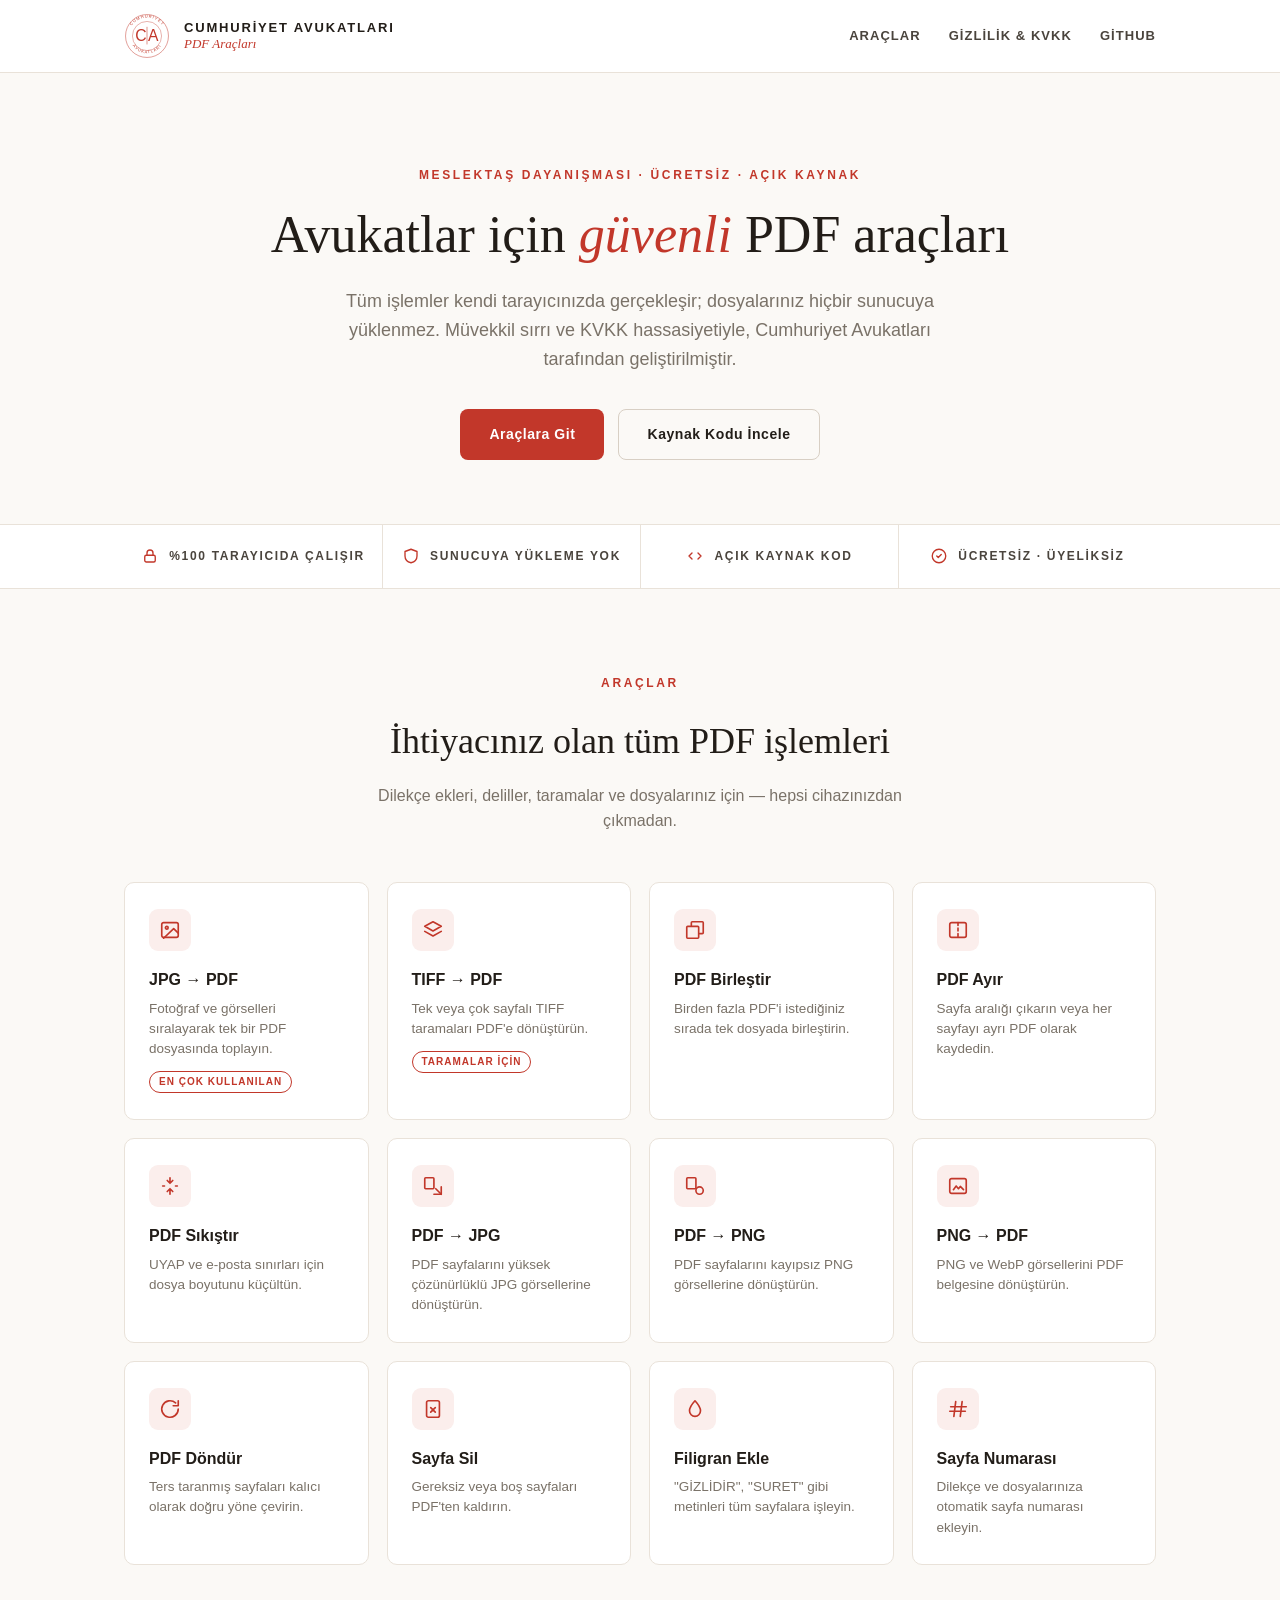
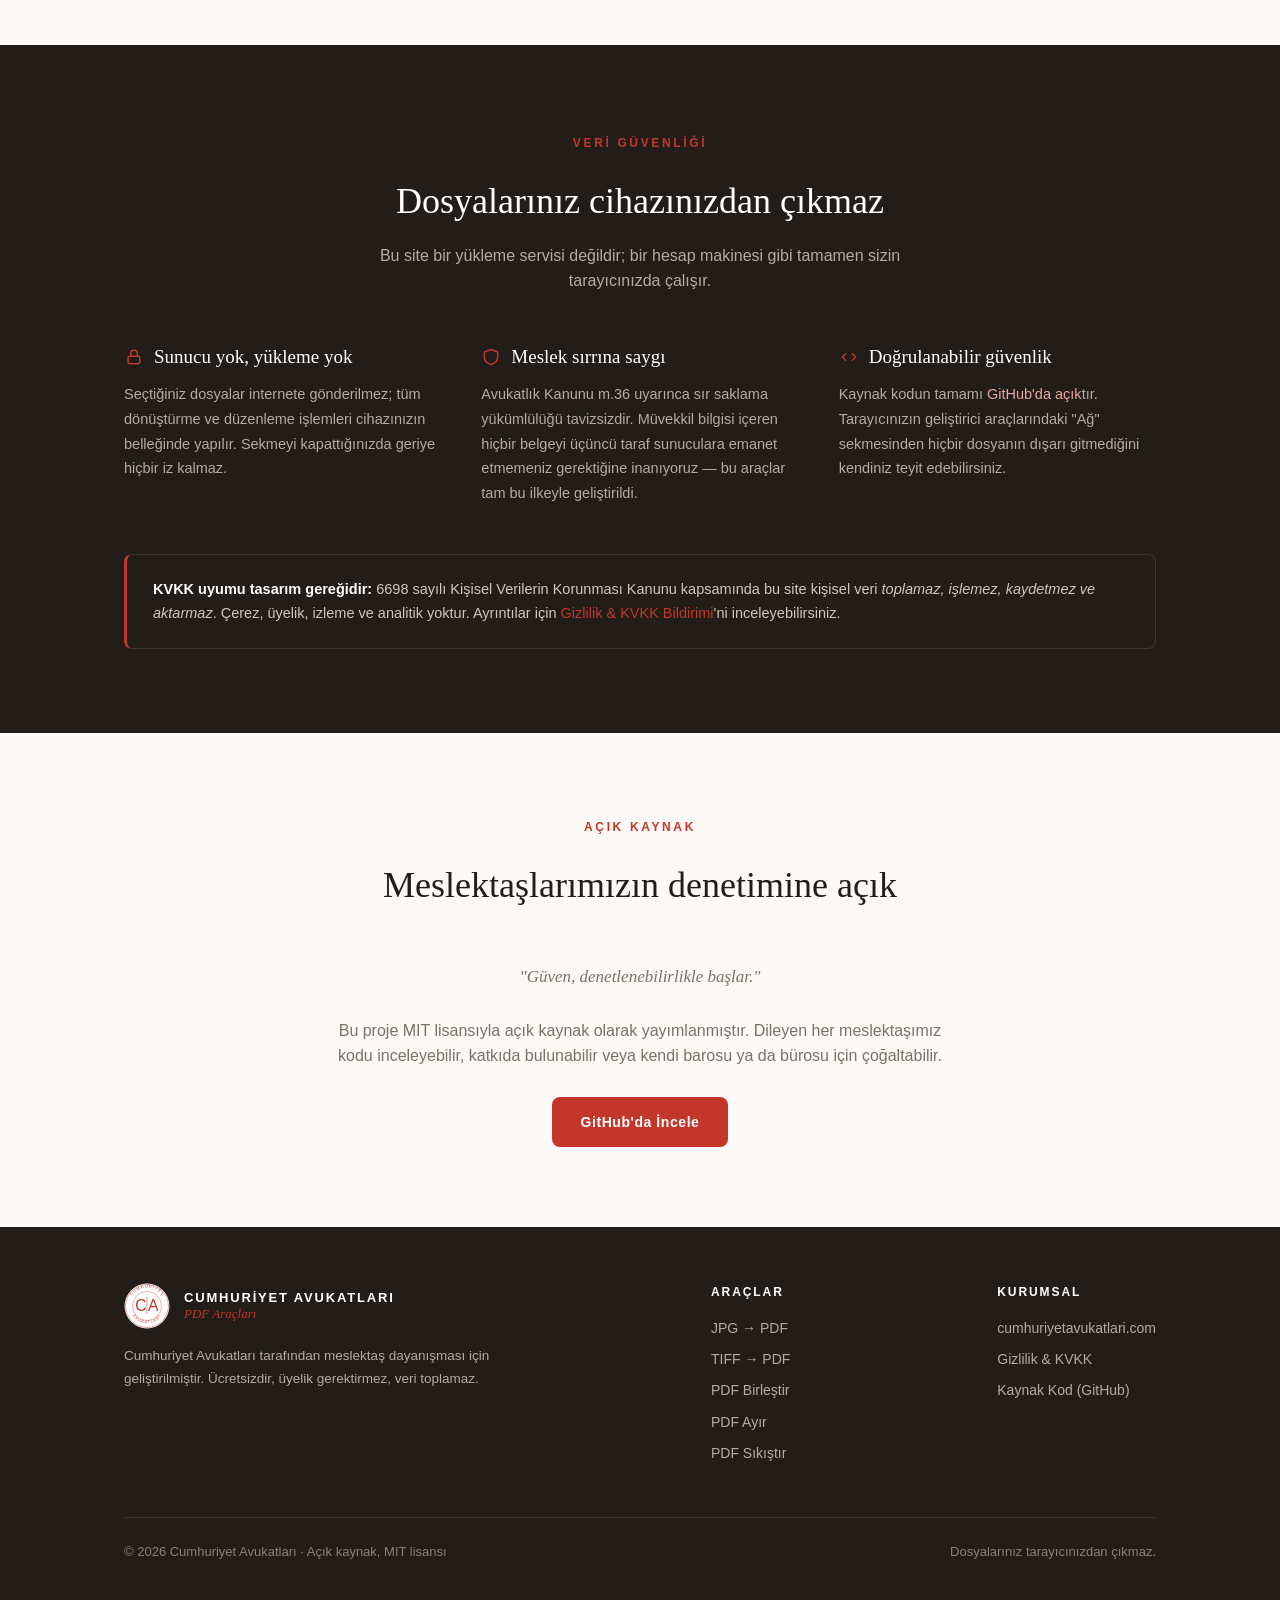
==== index.html @ 19252220 "Cumhuriyet Avukatları PDF Araçları: tarayıcıda çalışan açık kaynak PDF araç seti Avukatlar için %100" ====
<!DOCTYPE html>
<html lang="tr">
<head>
<meta charset="UTF-8">
<meta name="viewport" content="width=device-width, initial-scale=1.0">
<title>PDF Araçları — Cumhuriyet Avukatları</title>
<meta name="description" content="Avukatlar için %100 tarayıcıda çalışan ücretsiz ve açık kaynak PDF araçları. Dosyalarınız hiçbir sunucuya yüklenmez. JPG'den PDF'e, TIFF'ten PDF'e, PDF birleştirme, ayırma, sıkıştırma ve daha fazlası.">
<link rel="icon" type="image/svg+xml" href="assets/favicon.svg">
<link rel="stylesheet" href="assets/css/style.css">
</head>
<body>

<header class="site-header">
  <div class="container header-inner">
    <a class="brand" href="index.html">
      <img src="assets/logo.svg" alt="Cumhuriyet Avukatları logosu" class="brand-logo">
      <span class="brand-text"><strong>CUMHUR&#304;YET AVUKATLARI</strong><small>PDF Araçları</small></span>
    </a>
    <nav class="site-nav">
      <a href="#araclar">Araçlar</a>
      <a href="gizlilik.html">Gizlilik &amp; KVKK</a>
      <a href="https://github.com/ersancetin/cumhuriyet-avukatlari" target="_blank" rel="noopener">GitHub</a>
    </nav>
  </div>
</header>

<section class="hero">
  <div class="container">
    <span class="overline">Meslektaş Dayanışması &middot; Ücretsiz &middot; Açık Kaynak</span>
    <h1>Avukatlar için <em>güvenli</em> PDF araçları</h1>
    <p class="lead">Tüm işlemler kendi tarayıcınızda gerçekleşir; dosyalarınız hiçbir sunucuya yüklenmez.
    Müvekkil sırrı ve KVKK hassasiyetiyle, Cumhuriyet Avukatları tarafından geliştirilmiştir.</p>
    <div class="hero-actions">
      <a href="#araclar" class="btn btn-primary">Araçlara Git</a>
      <a href="https://github.com/ersancetin/cumhuriyet-avukatlari" target="_blank" rel="noopener" class="btn btn-outline">Kaynak Kodu İncele</a>
    </div>
  </div>
</section>

<div class="trust-strip">
  <div class="container trust-items">
    <div class="trust-item">
      <svg width="18" height="18" viewBox="0 0 24 24" fill="none" stroke="currentColor" stroke-width="1.8" stroke-linecap="round" stroke-linejoin="round"><rect x="5" y="11" width="14" height="9" rx="2"/><path d="M8 11V8a4 4 0 0 1 8 0v3"/></svg>
      %100 Tarayıcıda Çalışır
    </div>
    <div class="trust-item">
      <svg width="18" height="18" viewBox="0 0 24 24" fill="none" stroke="currentColor" stroke-width="1.8" stroke-linecap="round" stroke-linejoin="round"><path d="M12 3l8 3v6c0 5-3.5 8-8 9-4.5-1-8-4-8-9V6l8-3z"/></svg>
      Sunucuya Yükleme Yok
    </div>
    <div class="trust-item">
      <svg width="18" height="18" viewBox="0 0 24 24" fill="none" stroke="currentColor" stroke-width="1.8" stroke-linecap="round" stroke-linejoin="round"><path d="M8 8l-4 4 4 4M16 8l4 4-4 4"/></svg>
      Açık Kaynak Kod
    </div>
    <div class="trust-item">
      <svg width="18" height="18" viewBox="0 0 24 24" fill="none" stroke="currentColor" stroke-width="1.8" stroke-linecap="round" stroke-linejoin="round"><circle cx="12" cy="12" r="9"/><path d="M9 12l2 2 4-4"/></svg>
      Ücretsiz &middot; Üyeliksiz
    </div>
  </div>
</div>

<section class="section" id="araclar">
  <div class="container">
    <div class="section-head">
      <span class="overline">Araçlar</span>
      <h2>İhtiyacınız olan tüm PDF işlemleri</h2>
      <p>Dilekçe ekleri, deliller, taramalar ve dosyalarınız için — hepsi cihazınızdan çıkmadan.</p>
    </div>
    <div class="tool-grid">

      <a class="tool-card" href="araclar/jpg-to-pdf.html">
        <span class="icon"><svg width="22" height="22" viewBox="0 0 24 24" fill="none" stroke="currentColor" stroke-width="1.8" stroke-linecap="round" stroke-linejoin="round"><rect x="3" y="4" width="18" height="16" rx="2"/><circle cx="8.5" cy="9.5" r="1.5"/><path d="M21 15.5l-5-5L5 21"/></svg></span>
        <h3>JPG &rarr; PDF</h3>
        <p>Fotoğraf ve görselleri sıralayarak tek bir PDF dosyasında toplayın.</p>
        <span class="badge">En çok kullanılan</span>
      </a>

      <a class="tool-card" href="araclar/tiff-to-pdf.html">
        <span class="icon"><svg width="22" height="22" viewBox="0 0 24 24" fill="none" stroke="currentColor" stroke-width="1.8" stroke-linecap="round" stroke-linejoin="round"><path d="M12 3l9 5-9 5-9-5 9-5z"/><path d="M3 13.5l9 5 9-5"/></svg></span>
        <h3>TIFF &rarr; PDF</h3>
        <p>Tek veya çok sayfalı TIFF taramaları PDF'e dönüştürün.</p>
        <span class="badge">Taramalar için</span>
      </a>

      <a class="tool-card" href="araclar/pdf-birlestir.html">
        <span class="icon"><svg width="22" height="22" viewBox="0 0 24 24" fill="none" stroke="currentColor" stroke-width="1.8" stroke-linecap="round" stroke-linejoin="round"><path d="M8 7V4a1 1 0 0 1 1-1h11a1 1 0 0 1 1 1v11a1 1 0 0 1-1 1h-3"/><rect x="3" y="8" width="13" height="13" rx="1"/></svg></span>
        <h3>PDF Birleştir</h3>
        <p>Birden fazla PDF'i istediğiniz sırada tek dosyada birleştirin.</p>
      </a>

      <a class="tool-card" href="araclar/pdf-ayir.html">
        <span class="icon"><svg width="22" height="22" viewBox="0 0 24 24" fill="none" stroke="currentColor" stroke-width="1.8" stroke-linecap="round" stroke-linejoin="round"><rect x="3" y="4" width="18" height="16" rx="2"/><path d="M12 4v16" stroke-dasharray="3 3"/></svg></span>
        <h3>PDF Ayır</h3>
        <p>Sayfa aralığı çıkarın veya her sayfayı ayrı PDF olarak kaydedin.</p>
      </a>

      <a class="tool-card" href="araclar/pdf-sikistir.html">
        <span class="icon"><svg width="22" height="22" viewBox="0 0 24 24" fill="none" stroke="currentColor" stroke-width="1.8" stroke-linecap="round" stroke-linejoin="round"><path d="M12 3v6m0 0L9 6m3 3l3-3M12 21v-6m0 0l-3 3m3-3l3 3"/><path d="M4 12h2M18 12h2"/></svg></span>
        <h3>PDF Sıkıştır</h3>
        <p>UYAP ve e-posta sınırları için dosya boyutunu küçültün.</p>
      </a>

      <a class="tool-card" href="araclar/pdf-to-jpg.html">
        <span class="icon"><svg width="22" height="22" viewBox="0 0 24 24" fill="none" stroke="currentColor" stroke-width="1.8" stroke-linecap="round" stroke-linejoin="round"><rect x="3" y="3" width="10" height="12" rx="1"/><path d="M13 21h8v-8"/><path d="M21 21l-6-6"/></svg></span>
        <h3>PDF &rarr; JPG</h3>
        <p>PDF sayfalarını yüksek çözünürlüklü JPG görsellerine dönüştürün.</p>
      </a>

      <a class="tool-card" href="araclar/pdf-to-jpg.html#png">
        <span class="icon"><svg width="22" height="22" viewBox="0 0 24 24" fill="none" stroke="currentColor" stroke-width="1.8" stroke-linecap="round" stroke-linejoin="round"><rect x="3" y="3" width="10" height="12" rx="1"/><circle cx="17" cy="17" r="4"/></svg></span>
        <h3>PDF &rarr; PNG</h3>
        <p>PDF sayfalarını kayıpsız PNG görsellerine dönüştürün.</p>
      </a>

      <a class="tool-card" href="araclar/jpg-to-pdf.html">
        <span class="icon"><svg width="22" height="22" viewBox="0 0 24 24" fill="none" stroke="currentColor" stroke-width="1.8" stroke-linecap="round" stroke-linejoin="round"><rect x="3" y="4" width="18" height="16" rx="2"/><path d="M7 16l3-4 2.5 3 2-2.5L18 16"/></svg></span>
        <h3>PNG &rarr; PDF</h3>
        <p>PNG ve WebP görsellerini PDF belgesine dönüştürün.</p>
      </a>

      <a class="tool-card" href="araclar/pdf-dondur.html">
        <span class="icon"><svg width="22" height="22" viewBox="0 0 24 24" fill="none" stroke="currentColor" stroke-width="1.8" stroke-linecap="round" stroke-linejoin="round"><path d="M21 12a9 9 0 1 1-2.9-6.6"/><path d="M21 3v5.5h-5.5"/></svg></span>
        <h3>PDF Döndür</h3>
        <p>Ters taranmış sayfaları kalıcı olarak doğru yöne çevirin.</p>
      </a>

      <a class="tool-card" href="araclar/sayfa-sil.html">
        <span class="icon"><svg width="22" height="22" viewBox="0 0 24 24" fill="none" stroke="currentColor" stroke-width="1.8" stroke-linecap="round" stroke-linejoin="round"><rect x="5" y="3" width="14" height="18" rx="2"/><path d="M9.5 10.5l5 5M14.5 10.5l-5 5"/></svg></span>
        <h3>Sayfa Sil</h3>
        <p>Gereksiz veya boş sayfaları PDF'ten kaldırın.</p>
      </a>

      <a class="tool-card" href="araclar/filigran.html">
        <span class="icon"><svg width="22" height="22" viewBox="0 0 24 24" fill="none" stroke="currentColor" stroke-width="1.8" stroke-linecap="round" stroke-linejoin="round"><path d="M12 3s6 6.5 6 11a6 6 0 0 1-12 0c0-4.5 6-11 6-11z"/></svg></span>
        <h3>Filigran Ekle</h3>
        <p>"GİZLİDİR", "SURET" gibi metinleri tüm sayfalara işleyin.</p>
      </a>

      <a class="tool-card" href="araclar/sayfa-numarasi.html">
        <span class="icon"><svg width="22" height="22" viewBox="0 0 24 24" fill="none" stroke="currentColor" stroke-width="1.8" stroke-linecap="round" stroke-linejoin="round"><path d="M9.5 4l-2 16M16.5 4l-2 16M4 9.5h17M3 14.5h17"/></svg></span>
        <h3>Sayfa Numarası</h3>
        <p>Dilekçe ve dosyalarınıza otomatik sayfa numarası ekleyin.</p>
      </a>

    </div>
  </div>
</section>

<section class="section-dark" id="guvenlik">
  <div class="container">
    <div class="section-head">
      <span class="overline">Veri Güvenliği</span>
      <h2>Dosyalarınız cihazınızdan çıkmaz</h2>
      <p>Bu site bir yükleme servisi değildir; bir hesap makinesi gibi tamamen sizin tarayıcınızda çalışır.</p>
    </div>
    <div class="sec-grid">
      <div class="sec-item">
        <h3><svg width="20" height="20" viewBox="0 0 24 24" fill="none" stroke="currentColor" stroke-width="1.8" stroke-linecap="round" stroke-linejoin="round"><rect x="5" y="11" width="14" height="9" rx="2"/><path d="M8 11V8a4 4 0 0 1 8 0v3"/></svg>Sunucu yok, yükleme yok</h3>
        <p>Seçtiğiniz dosyalar internete gönderilmez; tüm dönüştürme ve düzenleme işlemleri cihazınızın belleğinde yapılır. Sekmeyi kapattığınızda geriye hiçbir iz kalmaz.</p>
      </div>
      <div class="sec-item">
        <h3><svg width="20" height="20" viewBox="0 0 24 24" fill="none" stroke="currentColor" stroke-width="1.8" stroke-linecap="round" stroke-linejoin="round"><path d="M12 3l8 3v6c0 5-3.5 8-8 9-4.5-1-8-4-8-9V6l8-3z"/></svg>Meslek sırrına saygı</h3>
        <p>Avukatlık Kanunu m.36 uyarınca sır saklama yükümlülüğü tavizsizdir. Müvekkil bilgisi içeren hiçbir belgeyi üçüncü taraf sunuculara emanet etmemeniz gerektiğine inanıyoruz — bu araçlar tam bu ilkeyle geliştirildi.</p>
      </div>
      <div class="sec-item">
        <h3><svg width="20" height="20" viewBox="0 0 24 24" fill="none" stroke="currentColor" stroke-width="1.8" stroke-linecap="round" stroke-linejoin="round"><path d="M8 8l-4 4 4 4M16 8l4 4-4 4"/></svg>Doğrulanabilir güvenlik</h3>
        <p>Kaynak kodun tamamı <a href="https://github.com/ersancetin/cumhuriyet-avukatlari" target="_blank" rel="noopener">GitHub'da açık</a>tır. Tarayıcınızın geliştirici araçlarındaki "Ağ" sekmesinden hiçbir dosyanın dışarı gitmediğini kendiniz teyit edebilirsiniz.</p>
      </div>
    </div>
    <div class="sec-note">
      <strong>KVKK uyumu tasarım gereğidir:</strong> 6698 sayılı Kişisel Verilerin Korunması Kanunu kapsamında bu site kişisel veri <em>toplamaz, işlemez, kaydetmez ve aktarmaz</em>. Çerez, üyelik, izleme ve analitik yoktur. Ayrıntılar için <a href="gizlilik.html">Gizlilik &amp; KVKK Bildirimi</a>'ni inceleyebilirsiniz.
    </div>
  </div>
</section>

<section class="section opensource">
  <div class="container">
    <div class="section-head">
      <span class="overline">Açık Kaynak</span>
      <h2>Meslektaşlarımızın denetimine açık</h2>
    </div>
    <p class="kicker">"Güven, denetlenebilirlikle başlar."</p>
    <p style="max-width:620px;margin:0 auto 28px;color:var(--muted)">
      Bu proje MIT lisansıyla açık kaynak olarak yayımlanmıştır. Dileyen her meslektaşımız kodu inceleyebilir,
      katkıda bulunabilir veya kendi barosu ya da bürosu için çoğaltabilir.
    </p>
    <div class="hero-actions">
      <a href="https://github.com/ersancetin/cumhuriyet-avukatlari" target="_blank" rel="noopener" class="btn btn-primary">GitHub'da İncele</a>
    </div>
  </div>
</section>

<footer class="site-footer">
  <div class="container">
    <div class="footer-grid">
      <div class="footer-brand">
        <a class="brand" href="index.html">
          <img src="assets/logo.svg" alt="Cumhuriyet Avukatları logosu" class="brand-logo">
          <span class="brand-text"><strong>CUMHUR&#304;YET AVUKATLARI</strong><small>PDF Araçları</small></span>
        </a>
        <p>Cumhuriyet Avukatları tarafından meslektaş dayanışması için geliştirilmiştir.
        Ücretsizdir, üyelik gerektirmez, veri toplamaz.</p>
      </div>
      <div class="footer-col">
        <h4>Araçlar</h4>
        <ul>
          <li><a href="araclar/jpg-to-pdf.html">JPG &rarr; PDF</a></li>
          <li><a href="araclar/tiff-to-pdf.html">TIFF &rarr; PDF</a></li>
          <li><a href="araclar/pdf-birlestir.html">PDF Birleştir</a></li>
          <li><a href="araclar/pdf-ayir.html">PDF Ayır</a></li>
          <li><a href="araclar/pdf-sikistir.html">PDF Sıkıştır</a></li>
        </ul>
      </div>
      <div class="footer-col">
        <h4>Kurumsal</h4>
        <ul>
          <li><a href="https://cumhuriyetavukatlari.com" target="_blank" rel="noopener">cumhuriyetavukatlari.com</a></li>
          <li><a href="gizlilik.html">Gizlilik &amp; KVKK</a></li>
          <li><a href="https://github.com/ersancetin/cumhuriyet-avukatlari" target="_blank" rel="noopener">Kaynak Kod (GitHub)</a></li>
        </ul>
      </div>
    </div>
    <div class="footer-bottom">
      <span>&copy; 2026 Cumhuriyet Avukatları &middot; Açık kaynak, MIT lisansı</span>
      <span>Dosyalarınız tarayıcınızdan çıkmaz.</span>
    </div>
  </div>
</footer>

</body>
</html>
---- assets/css/style.css ----
/* ============================================================
   Cumhuriyet Avukatları · PDF Araçları
   Açık kaynak — https://github.com/ersancetin/cumhuriyet-avukatlari
   ============================================================ */

:root {
  --red: #C2372A;
  --red-dark: #A32C20;
  --red-soft: #FBEEEC;
  --ink: #221D18;
  --ink-soft: #4A443D;
  --muted: #7A7268;
  --paper: #FBF9F6;
  --white: #FFFFFF;
  --line: #E9E2D9;
  --line-strong: #D8CFC4;
  --serif: Georgia, 'Times New Roman', Times, serif;
  --sans: -apple-system, BlinkMacSystemFont, 'Segoe UI', Roboto, 'Helvetica Neue', Arial, sans-serif;
  --radius: 10px;
  --shadow: 0 1px 2px rgba(34, 29, 24, .04), 0 8px 24px rgba(34, 29, 24, .05);
}

* { margin: 0; padding: 0; box-sizing: border-box; }

html { scroll-behavior: smooth; }

body {
  font-family: var(--sans);
  color: var(--ink);
  background: var(--paper);
  line-height: 1.6;
  font-size: 16px;
  -webkit-font-smoothing: antialiased;
}

.container { max-width: 1080px; margin: 0 auto; padding: 0 24px; }
.container-narrow { max-width: 760px; margin: 0 auto; padding: 0 24px; }

a { color: var(--red); text-decoration: none; }
a:hover { color: var(--red-dark); }

/* ---------- Header ---------- */

.site-header {
  background: var(--white);
  border-bottom: 1px solid var(--line);
  position: sticky;
  top: 0;
  z-index: 50;
}

.header-inner {
  display: flex;
  align-items: center;
  justify-content: space-between;
  height: 72px;
}

.brand { display: flex; align-items: center; gap: 14px; color: var(--ink); }
.brand:hover { color: var(--ink); }
.brand-logo { width: 46px; height: 46px; display: block; }
.brand-text { display: flex; flex-direction: column; line-height: 1.25; }
.brand-text strong {
  font-size: 13px;
  letter-spacing: .14em;
  font-weight: 700;
}
.brand-text small {
  font-family: var(--serif);
  font-style: italic;
  font-size: 13px;
  color: var(--red);
}

.site-nav { display: flex; gap: 28px; align-items: center; }
.site-nav a {
  color: var(--ink-soft);
  font-size: 13px;
  font-weight: 600;
  letter-spacing: .08em;
  text-transform: uppercase;
}
.site-nav a:hover { color: var(--red); }

/* ---------- Hero ---------- */

.hero { padding: 88px 0 64px; text-align: center; }

.overline {
  display: inline-block;
  font-size: 12px;
  font-weight: 700;
  letter-spacing: .22em;
  text-transform: uppercase;
  color: var(--red);
  margin-bottom: 20px;
}

.hero h1 {
  font-family: var(--serif);
  font-size: clamp(34px, 5vw, 52px);
  font-weight: 400;
  line-height: 1.15;
  max-width: 760px;
  margin: 0 auto 22px;
}

.hero h1 em { font-style: italic; color: var(--red); }

.hero p.lead {
  font-size: 18px;
  color: var(--muted);
  max-width: 640px;
  margin: 0 auto 36px;
}

.hero-actions { display: flex; gap: 14px; justify-content: center; flex-wrap: wrap; }

/* ---------- Buttons ---------- */

.btn {
  display: inline-flex;
  align-items: center;
  justify-content: center;
  gap: 8px;
  padding: 13px 28px;
  border-radius: 8px;
  font-size: 14px;
  font-weight: 700;
  letter-spacing: .04em;
  cursor: pointer;
  border: 1px solid transparent;
  transition: all .15s ease;
  font-family: var(--sans);
}

.btn-primary { background: var(--red); color: var(--white); }
.btn-primary:hover { background: var(--red-dark); color: var(--white); }
.btn-primary:disabled { background: var(--line-strong); cursor: not-allowed; color: var(--white); }

.btn-outline { background: transparent; color: var(--ink); border-color: var(--line-strong); }
.btn-outline:hover { border-color: var(--red); color: var(--red); }

.btn-block { width: 100%; padding: 15px 28px; font-size: 15px; }

/* ---------- Trust strip ---------- */

.trust-strip { border-top: 1px solid var(--line); border-bottom: 1px solid var(--line); background: var(--white); }
.trust-items { display: grid; grid-template-columns: repeat(auto-fit, minmax(200px, 1fr)); }
.trust-item {
  padding: 22px 16px;
  text-align: center;
  font-size: 12px;
  font-weight: 700;
  letter-spacing: .14em;
  text-transform: uppercase;
  color: var(--ink-soft);
  border-left: 1px solid var(--line);
  display: flex;
  align-items: center;
  justify-content: center;
  gap: 10px;
}
.trust-item:first-child { border-left: none; }
.trust-item svg { color: var(--red); flex-shrink: 0; }

/* ---------- Sections ---------- */

.section { padding: 80px 0; }
.section-head { text-align: center; margin-bottom: 48px; }
.section-head h2 {
  font-family: var(--serif);
  font-size: clamp(26px, 3.4vw, 36px);
  font-weight: 400;
  margin-bottom: 12px;
}
.section-head p { color: var(--muted); max-width: 560px; margin: 0 auto; }

/* ---------- Tool grid ---------- */

.tool-grid {
  display: grid;
  grid-template-columns: repeat(auto-fill, minmax(240px, 1fr));
  gap: 18px;
}

.tool-card {
  background: var(--white);
  border: 1px solid var(--line);
  border-radius: var(--radius);
  padding: 26px 24px;
  color: var(--ink);
  display: block;
  transition: all .15s ease;
}
.tool-card:hover {
  border-color: var(--red);
  transform: translateY(-2px);
  box-shadow: var(--shadow);
  color: var(--ink);
}
.tool-card .icon {
  width: 42px; height: 42px;
  border-radius: 9px;
  background: var(--red-soft);
  color: var(--red);
  display: flex; align-items: center; justify-content: center;
  margin-bottom: 16px;
}
.tool-card h3 { font-size: 16px; font-weight: 700; margin-bottom: 6px; }
.tool-card p { font-size: 13.5px; color: var(--muted); line-height: 1.5; }
.tool-card .badge {
  display: inline-block;
  font-size: 10px;
  font-weight: 700;
  letter-spacing: .1em;
  text-transform: uppercase;
  color: var(--red);
  border: 1px solid var(--red);
  border-radius: 99px;
  padding: 2px 9px;
  margin-top: 12px;
}

/* ---------- Security section ---------- */

.section-dark {
  background: var(--ink);
  color: #EFEAE3;
  padding: 84px 0;
}
.section-dark .section-head h2 { color: var(--white); }
.section-dark .section-head p { color: #B5ACA1; }

.sec-grid { display: grid; grid-template-columns: repeat(auto-fit, minmax(260px, 1fr)); gap: 40px; margin-top: 8px; }
.sec-item h3 {
  font-family: var(--serif);
  font-weight: 400;
  font-size: 19px;
  color: var(--white);
  margin-bottom: 10px;
  display: flex; align-items: center; gap: 10px;
}
.sec-item h3 svg { color: var(--red); flex-shrink: 0; }
.sec-item p { font-size: 14.5px; color: #B5ACA1; line-height: 1.7; }
.sec-item a { color: #E8A79E; }
.sec-item a:hover { color: var(--white); }

.sec-note {
  margin-top: 48px;
  border: 1px solid #3A342D;
  border-left: 3px solid var(--red);
  border-radius: 8px;
  padding: 22px 26px;
  font-size: 14.5px;
  color: #CFC7BC;
  line-height: 1.7;
}
.sec-note strong { color: var(--white); }

/* ---------- Open source section ---------- */

.opensource { text-align: center; }
.opensource .kicker { font-family: var(--serif); font-style: italic; color: var(--muted); margin-bottom: 28px; font-size: 17px; }
.code-chip {
  display: inline-flex;
  align-items: center;
  gap: 10px;
  font-family: ui-monospace, 'SF Mono', Menlo, Consolas, monospace;
  font-size: 13.5px;
  background: var(--white);
  border: 1px solid var(--line-strong);
  border-radius: 8px;
  padding: 12px 20px;
  color: var(--ink-soft);
}

/* ---------- Footer ---------- */

.site-footer {
  background: var(--ink);
  color: #B5ACA1;
  padding: 56px 0 40px;
  font-size: 14px;
}
.footer-grid { display: flex; justify-content: space-between; gap: 40px; flex-wrap: wrap; }
.footer-brand { max-width: 380px; }
.footer-brand .brand-text strong { color: var(--white); }
.footer-brand p { margin-top: 16px; line-height: 1.7; font-size: 13.5px; }
.footer-col h4 {
  font-size: 12px;
  letter-spacing: .16em;
  text-transform: uppercase;
  color: var(--white);
  margin-bottom: 14px;
}
.footer-col ul { list-style: none; }
.footer-col li { margin-bottom: 9px; }
.footer-col a { color: #B5ACA1; }
.footer-col a:hover { color: var(--white); }
.footer-bottom {
  border-top: 1px solid #3A342D;
  margin-top: 44px;
  padding-top: 24px;
  display: flex;
  justify-content: space-between;
  gap: 16px;
  flex-wrap: wrap;
  font-size: 13px;
  color: #8A8177;
}
.footer-bottom a { color: #B5ACA1; }
.footer-bottom a:hover { color: var(--white); }

/* ---------- Tool page ---------- */

.tool-page { padding: 56px 0 88px; }
.tool-head { text-align: center; margin-bottom: 36px; }
.tool-head .icon {
  width: 56px; height: 56px;
  border-radius: 12px;
  background: var(--red-soft);
  color: var(--red);
  display: inline-flex; align-items: center; justify-content: center;
  margin-bottom: 18px;
}
.tool-head h1 { font-family: var(--serif); font-weight: 400; font-size: clamp(28px, 4vw, 38px); margin-bottom: 10px; }
.tool-head p { color: var(--muted); max-width: 560px; margin: 0 auto; }

.privacy-pill {
  display: inline-flex;
  align-items: center;
  gap: 8px;
  margin-top: 18px;
  font-size: 12.5px;
  font-weight: 600;
  color: #22683B;
  background: #EDF6F0;
  border: 1px solid #CCE5D6;
  border-radius: 99px;
  padding: 7px 16px;
}
.privacy-pill svg { flex-shrink: 0; }

.tool-panel {
  background: var(--white);
  border: 1px solid var(--line);
  border-radius: 14px;
  padding: 28px;
  box-shadow: var(--shadow);
}

.dropzone {
  border: 1.5px dashed var(--line-strong);
  border-radius: 12px;
  padding: 52px 24px;
  text-align: center;
  cursor: pointer;
  transition: all .15s ease;
  background: var(--paper);
}
.dropzone:hover, .dropzone.dragover { border-color: var(--red); background: var(--red-soft); }
.dropzone svg { color: var(--red); margin-bottom: 14px; }
.dropzone .dz-title { font-weight: 700; font-size: 16px; margin-bottom: 6px; }
.dropzone .dz-sub { font-size: 13.5px; color: var(--muted); }
.dropzone input[type=file] { display: none; }

.file-list { margin-top: 18px; display: flex; flex-direction: column; gap: 8px; }
.file-row {
  display: flex;
  align-items: center;
  gap: 12px;
  border: 1px solid var(--line);
  border-radius: 8px;
  padding: 10px 14px;
  background: var(--white);
  font-size: 14px;
}
.file-row .f-icon { color: var(--red); flex-shrink: 0; display: flex; }
.file-row .f-name { flex: 1; overflow: hidden; text-overflow: ellipsis; white-space: nowrap; font-weight: 600; }
.file-row .f-meta { color: var(--muted); font-size: 12.5px; white-space: nowrap; }
.file-row .f-actions { display: flex; gap: 4px; }
.icon-btn {
  border: 1px solid var(--line);
  background: var(--white);
  border-radius: 6px;
  width: 28px; height: 28px;
  display: inline-flex; align-items: center; justify-content: center;
  cursor: pointer;
  color: var(--ink-soft);
  font-size: 14px;
  line-height: 1;
  transition: all .12s ease;
}
.icon-btn:hover { border-color: var(--red); color: var(--red); }
.icon-btn:disabled { opacity: .35; cursor: default; }
.icon-btn:disabled:hover { border-color: var(--line); color: var(--ink-soft); }

.options { margin-top: 22px; display: grid; gap: 18px; }
.opt-group label.opt-label {
  display: block;
  font-size: 12px;
  font-weight: 700;
  letter-spacing: .1em;
  text-transform: uppercase;
  color: var(--ink-soft);
  margin-bottom: 8px;
}
.opt-row { display: flex; gap: 10px; flex-wrap: wrap; }
.opt-choice {
  border: 1px solid var(--line-strong);
  border-radius: 8px;
  padding: 9px 16px;
  font-size: 13.5px;
  font-weight: 600;
  cursor: pointer;
  background: var(--white);
  color: var(--ink-soft);
  transition: all .12s ease;
  user-select: none;
}
.opt-choice:hover { border-color: var(--red); }
.opt-choice.active { border-color: var(--red); background: var(--red-soft); color: var(--red); }
.opt-choice input { display: none; }

.text-input, select.text-input {
  width: 100%;
  border: 1px solid var(--line-strong);
  border-radius: 8px;
  padding: 11px 14px;
  font-size: 14.5px;
  font-family: var(--sans);
  color: var(--ink);
  background: var(--white);
}
.text-input:focus { outline: none; border-color: var(--red); }
.opt-hint { font-size: 12.5px; color: var(--muted); margin-top: 6px; }

.range-wrap { display: flex; align-items: center; gap: 14px; }
.range-wrap input[type=range] { flex: 1; accent-color: var(--red); }
.range-val { font-size: 13px; font-weight: 700; color: var(--ink-soft); min-width: 44px; text-align: right; }

.run-area { margin-top: 24px; }

.progress-wrap { margin-top: 18px; display: none; }
.progress-bar { height: 6px; background: var(--line); border-radius: 99px; overflow: hidden; }
.progress-fill { height: 100%; width: 0%; background: var(--red); border-radius: 99px; transition: width .2s ease; }
.status-text { margin-top: 10px; font-size: 13.5px; color: var(--muted); text-align: center; }

.result-area { margin-top: 22px; display: none; }
.result-box {
  border: 1px solid #CCE5D6;
  background: #EDF6F0;
  border-radius: 10px;
  padding: 22px;
  text-align: center;
}
.result-box .r-title { font-weight: 700; color: #22683B; margin-bottom: 4px; }
.result-box .r-sub { font-size: 13.5px; color: var(--muted); margin-bottom: 16px; }

.error-box {
  margin-top: 18px;
  border: 1px solid #E7C4BE;
  background: #FBEEEC;
  color: #8E2B20;
  border-radius: 10px;
  padding: 16px 20px;
  font-size: 14px;
  display: none;
}

.tool-note {
  margin-top: 20px;
  font-size: 13px;
  color: var(--muted);
  border-left: 3px solid var(--line-strong);
  padding-left: 14px;
  line-height: 1.6;
}

.back-link {
  display: inline-flex;
  align-items: center;
  gap: 6px;
  font-size: 13px;
  font-weight: 600;
  letter-spacing: .06em;
  text-transform: uppercase;
  color: var(--muted);
  margin-bottom: 28px;
}
.back-link:hover { color: var(--red); }

/* ---------- Legal / prose page ---------- */

.prose { padding: 56px 0 88px; }
.prose h1 { font-family: var(--serif); font-weight: 400; font-size: clamp(30px, 4vw, 40px); margin-bottom: 8px; }
.prose .updated { font-size: 13px; color: var(--muted); margin-bottom: 40px; }
.prose h2 { font-family: var(--serif); font-weight: 400; font-size: 24px; margin: 40px 0 14px; }
.prose h3 { font-size: 16px; margin: 26px 0 10px; }
.prose p, .prose li { color: var(--ink-soft); font-size: 15.5px; line-height: 1.75; }
.prose p { margin-bottom: 14px; }
.prose ul, .prose ol { padding-left: 24px; margin-bottom: 14px; }
.prose li { margin-bottom: 8px; }
.prose .callout {
  border: 1px solid var(--line);
  border-left: 3px solid var(--red);
  background: var(--white);
  border-radius: 8px;
  padding: 20px 24px;
  margin: 24px 0;
}
.prose .callout p { margin-bottom: 0; }

/* ---------- Responsive ---------- */

@media (max-width: 720px) {
  .header-inner { height: 64px; }
  .brand-text strong { font-size: 11px; }
  .site-nav { gap: 16px; }
  .site-nav a { font-size: 11px; }
  .hero { padding: 60px 0 48px; }
  .section { padding: 56px 0; }
  .tool-panel { padding: 20px 16px; }
  .trust-item { border-left: none; border-top: 1px solid var(--line); }
  .trust-item:first-child { border-top: none; }
}
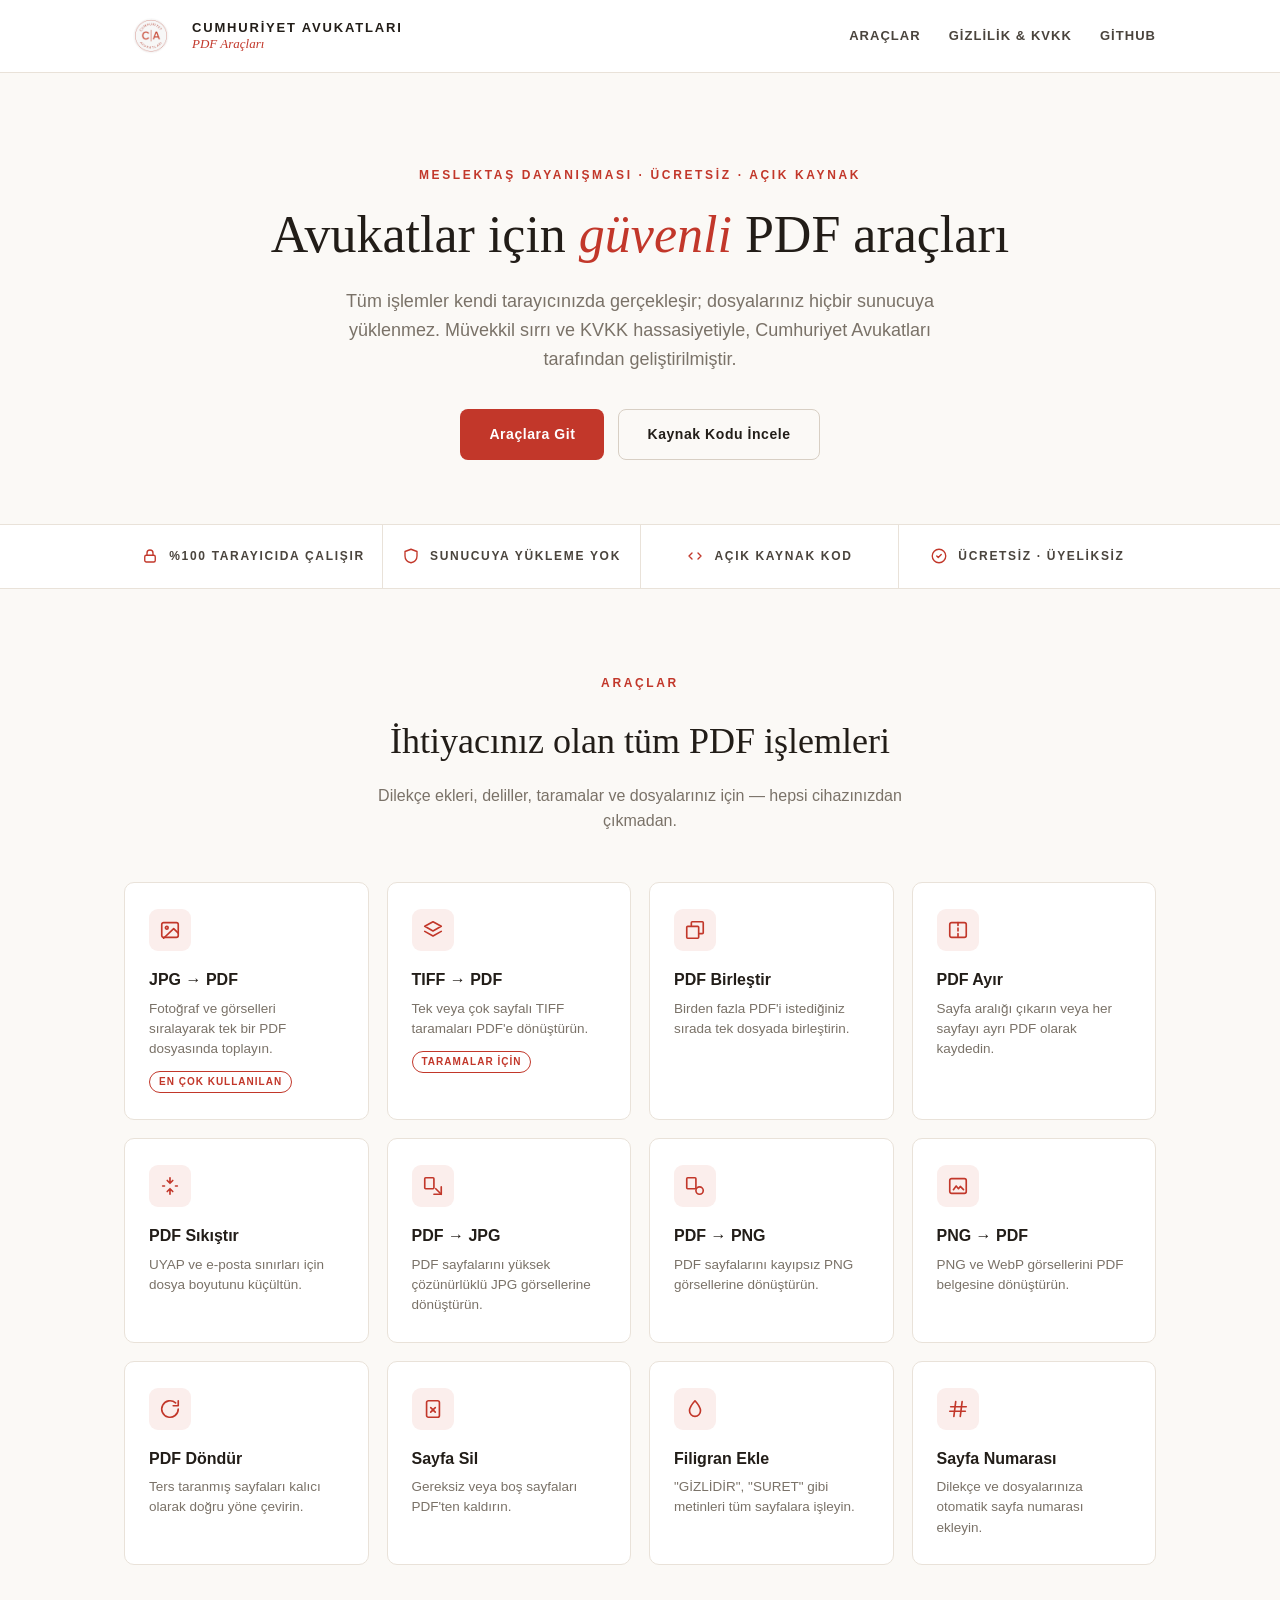
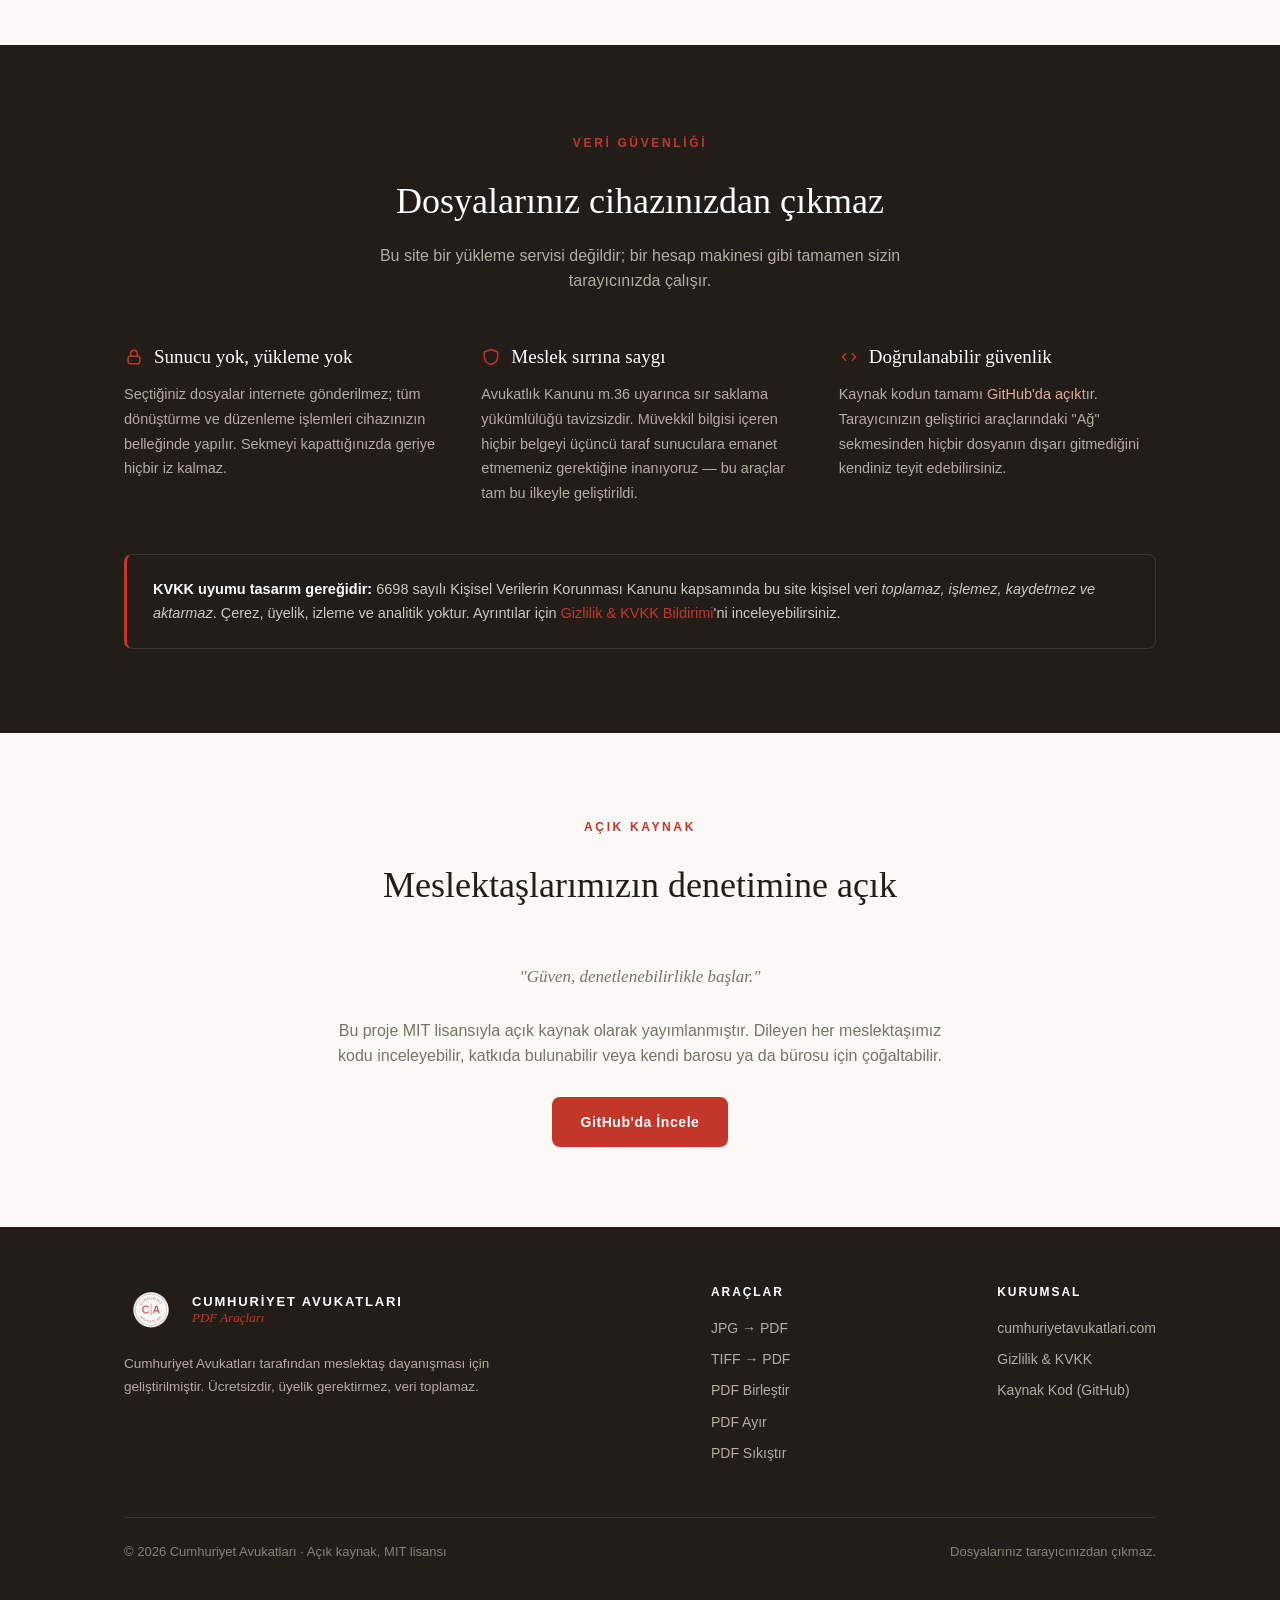
==== commit 5cd5c6ed: "Orijinal Cumhuriyet Avukatları logosunu kullan Kendi çizilen SVG logo ve favicon kaldırıldı; depoya " ====
--- a/index.html
+++ b/index.html
@@ -5,7 +5,7 @@
 <meta name="viewport" content="width=device-width, initial-scale=1.0">
 <title>PDF Araçları — Cumhuriyet Avukatları</title>
 <meta name="description" content="Avukatlar için %100 tarayıcıda çalışan ücretsiz ve açık kaynak PDF araçları. Dosyalarınız hiçbir sunucuya yüklenmez. JPG'den PDF'e, TIFF'ten PDF'e, PDF birleştirme, ayırma, sıkıştırma ve daha fazlası.">
-<link rel="icon" type="image/svg+xml" href="assets/favicon.svg">
+<link rel="icon" type="image/png" href="assets/favicon.png">
 <link rel="stylesheet" href="assets/css/style.css">
 </head>
 <body>
@@ -13,7 +13,7 @@
 <header class="site-header">
   <div class="container header-inner">
     <a class="brand" href="index.html">
-      <img src="assets/logo.svg" alt="Cumhuriyet Avukatları logosu" class="brand-logo">
+      <img src="assets/logo.png" alt="Cumhuriyet Avukatları logosu" class="brand-logo">
       <span class="brand-text"><strong>CUMHUR&#304;YET AVUKATLARI</strong><small>PDF Araçları</small></span>
     </a>
     <nav class="site-nav">
@@ -194,7 +194,7 @@
     <div class="footer-grid">
       <div class="footer-brand">
         <a class="brand" href="index.html">
-          <img src="assets/logo.svg" alt="Cumhuriyet Avukatları logosu" class="brand-logo">
+          <img src="assets/logo.png" alt="Cumhuriyet Avukatları logosu" class="brand-logo">
           <span class="brand-text"><strong>CUMHUR&#304;YET AVUKATLARI</strong><small>PDF Araçları</small></span>
         </a>
         <p>Cumhuriyet Avukatları tarafından meslektaş dayanışması için geliştirilmiştir.
--- a/assets/css/style.css
+++ b/assets/css/style.css
@@ -58,7 +58,7 @@
 
 .brand { display: flex; align-items: center; gap: 14px; color: var(--ink); }
 .brand:hover { color: var(--ink); }
-.brand-logo { width: 46px; height: 46px; display: block; }
+.brand-logo { width: 54px; height: 54px; display: block; }
 .brand-text { display: flex; flex-direction: column; line-height: 1.25; }
 .brand-text strong {
   font-size: 13px;
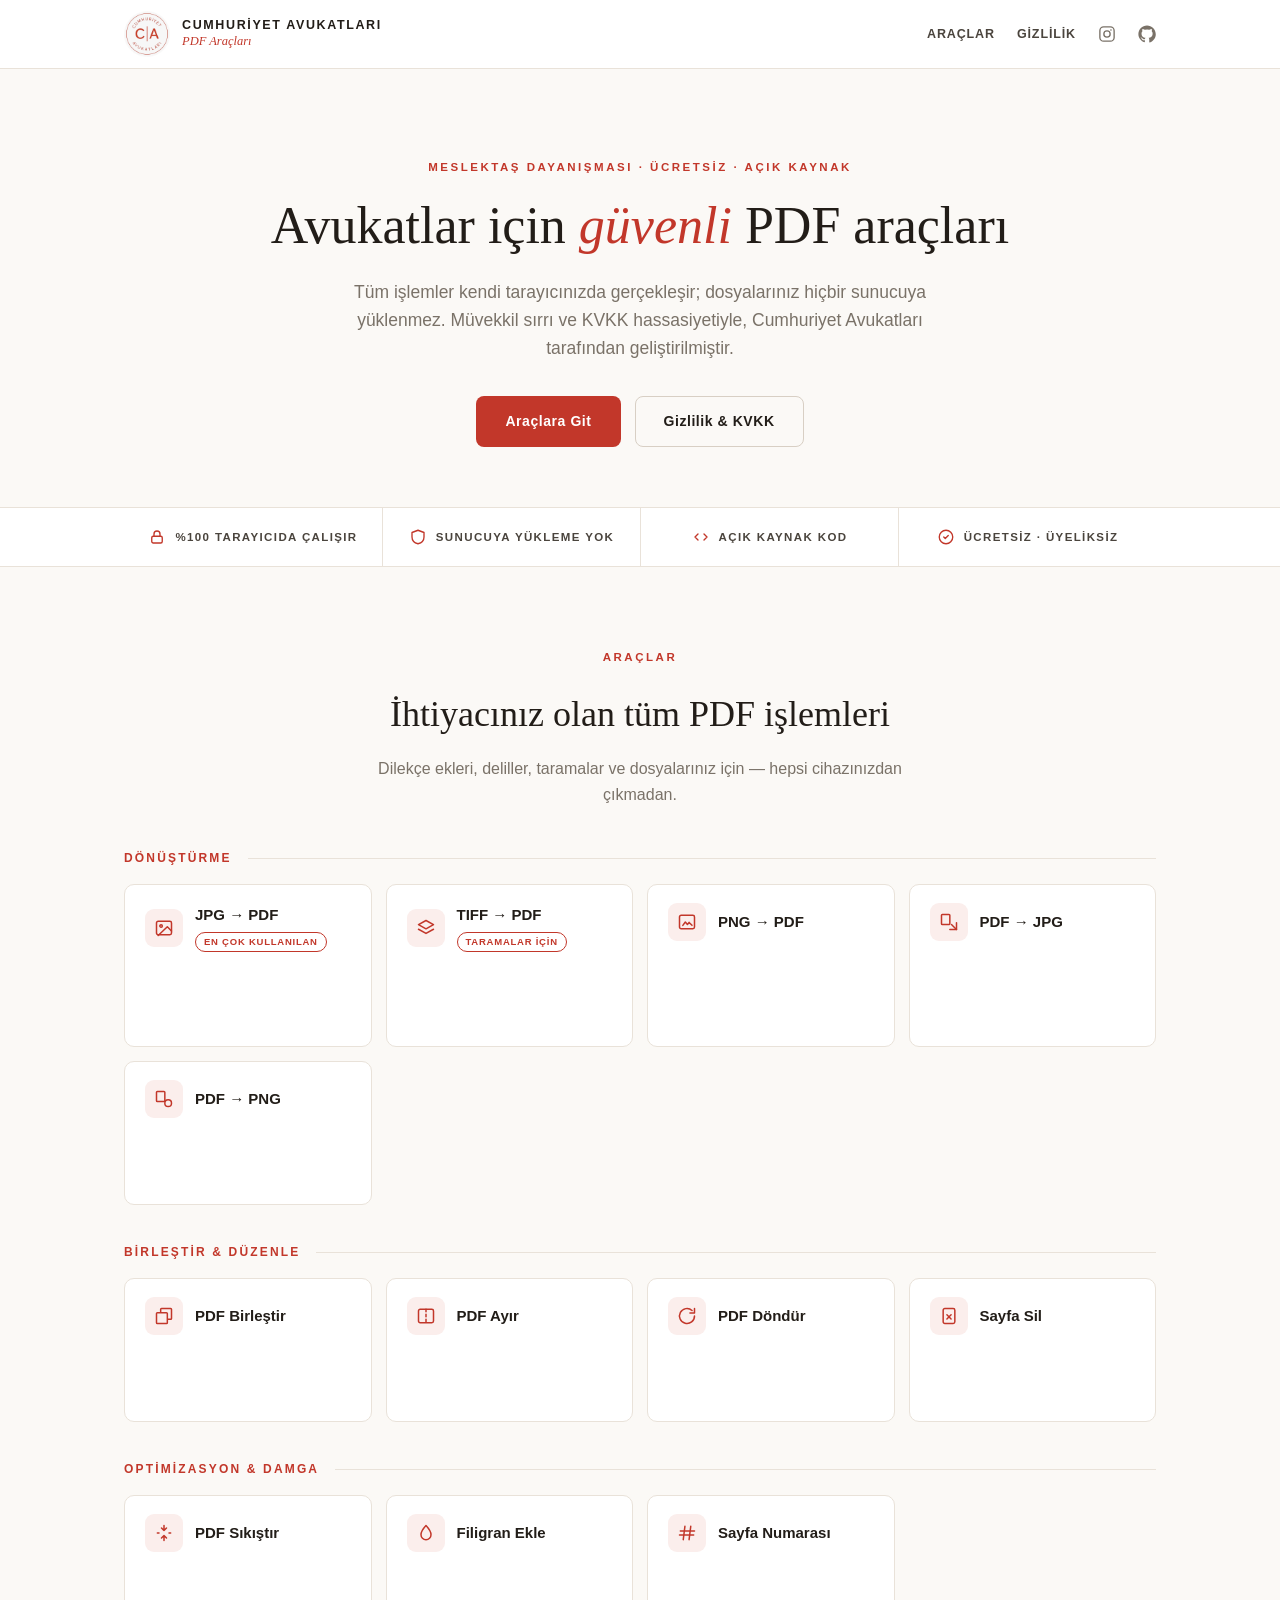
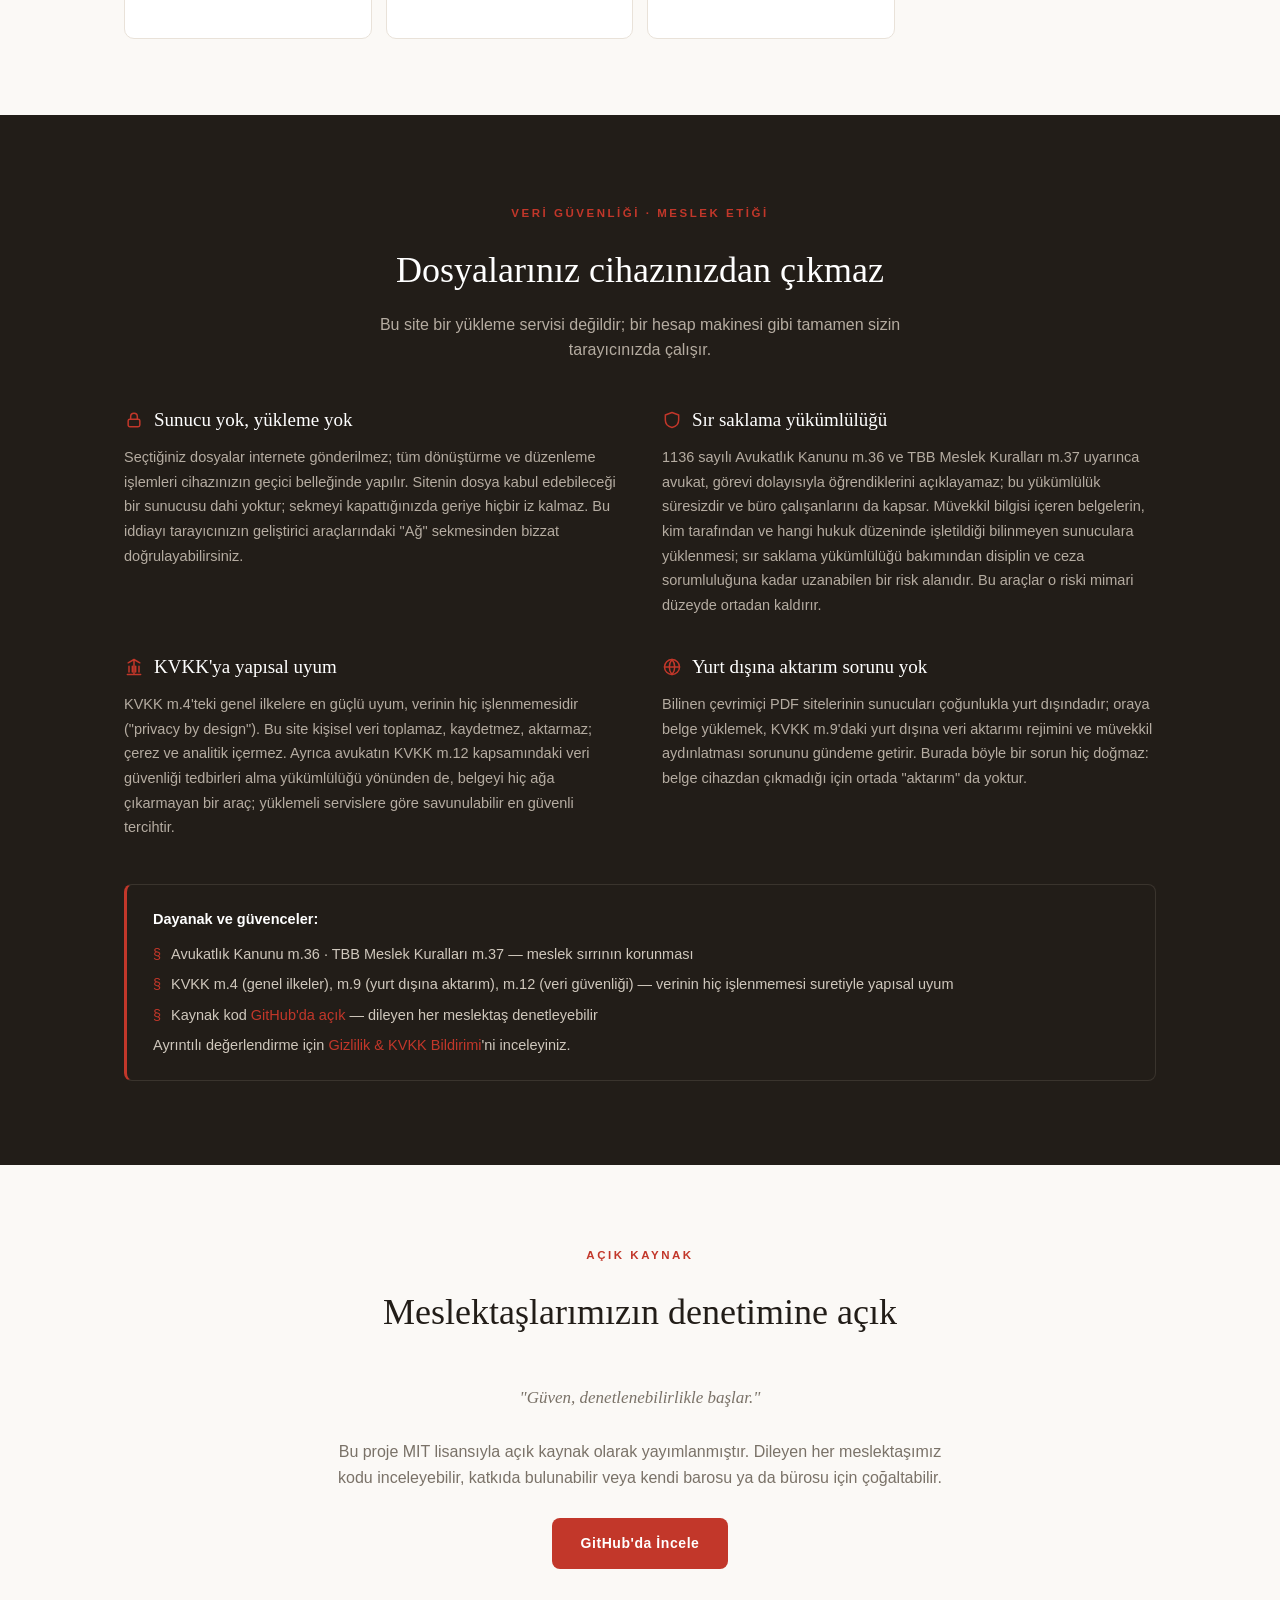
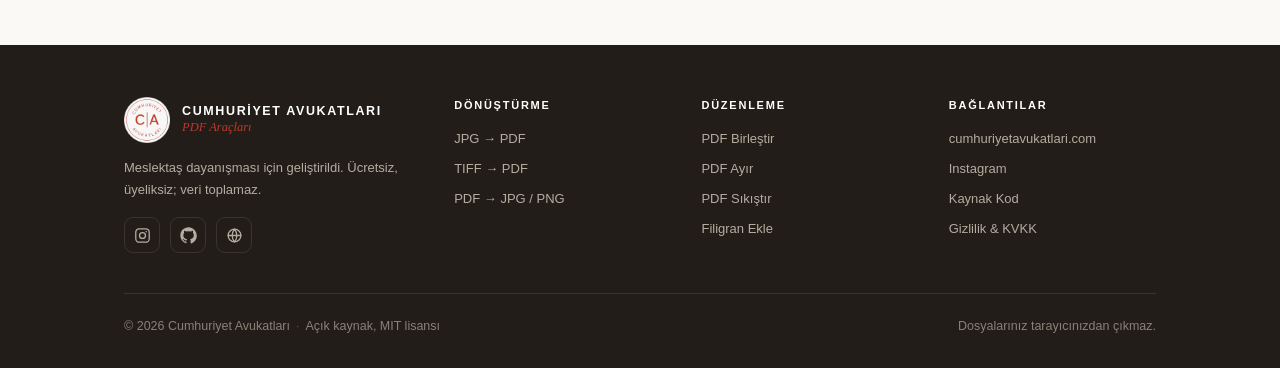
==== commit c5df9acc: "Tasarım yenileme: mobil uyum, kategorili araçlar, Instagram ve zengin KVKK içeriği - Mobilde hamburg" ====
--- a/index.html
+++ b/index.html
@@ -16,10 +16,14 @@
       <img src="assets/logo.png" alt="Cumhuriyet Avukatları logosu" class="brand-logo">
       <span class="brand-text"><strong>CUMHUR&#304;YET AVUKATLARI</strong><small>PDF Araçları</small></span>
     </a>
-    <nav class="site-nav">
+    <button class="nav-toggle" id="nav-toggle" aria-label="Menü" aria-expanded="false">
+      <svg width="20" height="20" viewBox="0 0 24 24" fill="none" stroke="currentColor" stroke-width="2" stroke-linecap="round"><path d="M4 7h16M4 12h16M4 17h16"/></svg>
+    </button>
+    <nav class="site-nav" id="site-nav">
       <a href="#araclar">Araçlar</a>
-      <a href="gizlilik.html">Gizlilik &amp; KVKK</a>
-      <a href="https://github.com/ersancetin/cumhuriyet-avukatlari" target="_blank" rel="noopener">GitHub</a>
+      <a href="gizlilik.html">Gizlilik</a>
+      <a class="nav-icon" href="https://www.instagram.com/cumhuriyetavukatlari" target="_blank" rel="noopener" title="Instagram" aria-label="Instagram"><svg width="18" height="18" viewBox="0 0 24 24" fill="none" stroke="currentColor" stroke-width="1.8" stroke-linecap="round" stroke-linejoin="round"><rect x="2.5" y="2.5" width="19" height="19" rx="5"/><circle cx="12" cy="12" r="4.2"/><circle cx="17.3" cy="6.7" r="1.1" fill="currentColor" stroke="none"/></svg></a>
+      <a class="nav-icon" href="https://github.com/ersancetin/cumhuriyet-avukatlari" target="_blank" rel="noopener" title="GitHub" aria-label="GitHub"><svg width="18" height="18" viewBox="0 0 24 24" fill="currentColor"><path d="M12 .5C5.6.5.5 5.6.5 12c0 5.1 3.3 9.4 7.9 10.9.6.1.8-.2.8-.6v-2c-3.2.7-3.9-1.4-3.9-1.4-.5-1.3-1.3-1.7-1.3-1.7-1-.7.1-.7.1-.7 1.2.1 1.8 1.2 1.8 1.2 1 1.8 2.8 1.3 3.4 1 .1-.8.4-1.3.7-1.6-2.6-.3-5.3-1.3-5.3-5.7 0-1.3.4-2.3 1.2-3.1-.1-.3-.5-1.5.1-3.1 0 0 1-.3 3.2 1.2a11 11 0 0 1 5.8 0c2.2-1.5 3.2-1.2 3.2-1.2.6 1.6.2 2.8.1 3.1.8.8 1.2 1.8 1.2 3.1 0 4.4-2.7 5.4-5.3 5.7.4.4.8 1.1.8 2.2v3.3c0 .4.2.7.8.6 4.6-1.5 7.9-5.8 7.9-10.9C23.5 5.6 18.4.5 12 .5z"/></svg></a>
     </nav>
   </div>
 </header>
@@ -32,7 +36,7 @@
     Müvekkil sırrı ve KVKK hassasiyetiyle, Cumhuriyet Avukatları tarafından geliştirilmiştir.</p>
     <div class="hero-actions">
       <a href="#araclar" class="btn btn-primary">Araçlara Git</a>
-      <a href="https://github.com/ersancetin/cumhuriyet-avukatlari" target="_blank" rel="noopener" class="btn btn-outline">Kaynak Kodu İncele</a>
+      <a href="gizlilik.html" class="btn btn-outline">Gizlilik &amp; KVKK</a>
     </div>
   </div>
 </section>
@@ -65,80 +69,114 @@
       <h2>İhtiyacınız olan tüm PDF işlemleri</h2>
       <p>Dilekçe ekleri, deliller, taramalar ve dosyalarınız için — hepsi cihazınızdan çıkmadan.</p>
     </div>
+
+    <div class="tool-cat"><span>Dönüştürme</span></div>
     <div class="tool-grid">
 
       <a class="tool-card" href="araclar/jpg-to-pdf.html">
-        <span class="icon"><svg width="22" height="22" viewBox="0 0 24 24" fill="none" stroke="currentColor" stroke-width="1.8" stroke-linecap="round" stroke-linejoin="round"><rect x="3" y="4" width="18" height="16" rx="2"/><circle cx="8.5" cy="9.5" r="1.5"/><path d="M21 15.5l-5-5L5 21"/></svg></span>
-        <h3>JPG &rarr; PDF</h3>
-        <p>Fotoğraf ve görselleri sıralayarak tek bir PDF dosyasında toplayın.</p>
-        <span class="badge">En çok kullanılan</span>
+        <span class="card-top">
+          <span class="icon"><svg width="20" height="20" viewBox="0 0 24 24" fill="none" stroke="currentColor" stroke-width="1.8" stroke-linecap="round" stroke-linejoin="round"><rect x="3" y="4" width="18" height="16" rx="2"/><circle cx="8.5" cy="9.5" r="1.5"/><path d="M21 15.5l-5-5L5 21"/></svg></span>
+          <span><h3>JPG &rarr; PDF</h3><span class="badge">En çok kullanılan</span></span>
+        </span>
+        <span class="card-more"><p>Fotoğraf ve görselleri sıralayarak tek bir PDF dosyasında toplayın.</p><span class="open">Aracı Aç &rarr;</span></span>
       </a>
 
       <a class="tool-card" href="araclar/tiff-to-pdf.html">
-        <span class="icon"><svg width="22" height="22" viewBox="0 0 24 24" fill="none" stroke="currentColor" stroke-width="1.8" stroke-linecap="round" stroke-linejoin="round"><path d="M12 3l9 5-9 5-9-5 9-5z"/><path d="M3 13.5l9 5 9-5"/></svg></span>
-        <h3>TIFF &rarr; PDF</h3>
-        <p>Tek veya çok sayfalı TIFF taramaları PDF'e dönüştürün.</p>
-        <span class="badge">Taramalar için</span>
-      </a>
+        <span class="card-top">
+          <span class="icon"><svg width="20" height="20" viewBox="0 0 24 24" fill="none" stroke="currentColor" stroke-width="1.8" stroke-linecap="round" stroke-linejoin="round"><path d="M12 3l9 5-9 5-9-5 9-5z"/><path d="M3 13.5l9 5 9-5"/></svg></span>
+          <span><h3>TIFF &rarr; PDF</h3><span class="badge">Taramalar için</span></span>
+        </span>
+        <span class="card-more"><p>Tek veya çok sayfalı TIFF taramaları PDF'e dönüştürün.</p><span class="open">Aracı Aç &rarr;</span></span>
+      </a>
+
+      <a class="tool-card" href="araclar/jpg-to-pdf.html">
+        <span class="card-top">
+          <span class="icon"><svg width="20" height="20" viewBox="0 0 24 24" fill="none" stroke="currentColor" stroke-width="1.8" stroke-linecap="round" stroke-linejoin="round"><rect x="3" y="4" width="18" height="16" rx="2"/><path d="M7 16l3-4 2.5 3 2-2.5L18 16"/></svg></span>
+          <span><h3>PNG &rarr; PDF</h3></span>
+        </span>
+        <span class="card-more"><p>PNG ve WebP görsellerini PDF belgesine dönüştürün.</p><span class="open">Aracı Aç &rarr;</span></span>
+      </a>
+
+      <a class="tool-card" href="araclar/pdf-to-jpg.html">
+        <span class="card-top">
+          <span class="icon"><svg width="20" height="20" viewBox="0 0 24 24" fill="none" stroke="currentColor" stroke-width="1.8" stroke-linecap="round" stroke-linejoin="round"><rect x="3" y="3" width="10" height="12" rx="1"/><path d="M13 21h8v-8"/><path d="M21 21l-6-6"/></svg></span>
+          <span><h3>PDF &rarr; JPG</h3></span>
+        </span>
+        <span class="card-more"><p>PDF sayfalarını yüksek çözünürlüklü JPG görsellerine dönüştürün.</p><span class="open">Aracı Aç &rarr;</span></span>
+      </a>
+
+      <a class="tool-card" href="araclar/pdf-to-jpg.html#png">
+        <span class="card-top">
+          <span class="icon"><svg width="20" height="20" viewBox="0 0 24 24" fill="none" stroke="currentColor" stroke-width="1.8" stroke-linecap="round" stroke-linejoin="round"><rect x="3" y="3" width="10" height="12" rx="1"/><circle cx="17" cy="17" r="4"/></svg></span>
+          <span><h3>PDF &rarr; PNG</h3></span>
+        </span>
+        <span class="card-more"><p>PDF sayfalarını kayıpsız PNG görsellerine dönüştürün.</p><span class="open">Aracı Aç &rarr;</span></span>
+      </a>
+
+    </div>
+
+    <div class="tool-cat"><span>Birleştir &amp; Düzenle</span></div>
+    <div class="tool-grid">
 
       <a class="tool-card" href="araclar/pdf-birlestir.html">
-        <span class="icon"><svg width="22" height="22" viewBox="0 0 24 24" fill="none" stroke="currentColor" stroke-width="1.8" stroke-linecap="round" stroke-linejoin="round"><path d="M8 7V4a1 1 0 0 1 1-1h11a1 1 0 0 1 1 1v11a1 1 0 0 1-1 1h-3"/><rect x="3" y="8" width="13" height="13" rx="1"/></svg></span>
-        <h3>PDF Birleştir</h3>
-        <p>Birden fazla PDF'i istediğiniz sırada tek dosyada birleştirin.</p>
+        <span class="card-top">
+          <span class="icon"><svg width="20" height="20" viewBox="0 0 24 24" fill="none" stroke="currentColor" stroke-width="1.8" stroke-linecap="round" stroke-linejoin="round"><path d="M8 7V4a1 1 0 0 1 1-1h11a1 1 0 0 1 1 1v11a1 1 0 0 1-1 1h-3"/><rect x="3" y="8" width="13" height="13" rx="1"/></svg></span>
+          <span><h3>PDF Birleştir</h3></span>
+        </span>
+        <span class="card-more"><p>Birden fazla PDF'i istediğiniz sırada tek dosyada birleştirin.</p><span class="open">Aracı Aç &rarr;</span></span>
       </a>
 
       <a class="tool-card" href="araclar/pdf-ayir.html">
-        <span class="icon"><svg width="22" height="22" viewBox="0 0 24 24" fill="none" stroke="currentColor" stroke-width="1.8" stroke-linecap="round" stroke-linejoin="round"><rect x="3" y="4" width="18" height="16" rx="2"/><path d="M12 4v16" stroke-dasharray="3 3"/></svg></span>
-        <h3>PDF Ayır</h3>
-        <p>Sayfa aralığı çıkarın veya her sayfayı ayrı PDF olarak kaydedin.</p>
-      </a>
+        <span class="card-top">
+          <span class="icon"><svg width="20" height="20" viewBox="0 0 24 24" fill="none" stroke="currentColor" stroke-width="1.8" stroke-linecap="round" stroke-linejoin="round"><rect x="3" y="4" width="18" height="16" rx="2"/><path d="M12 4v16" stroke-dasharray="3 3"/></svg></span>
+          <span><h3>PDF Ayır</h3></span>
+        </span>
+        <span class="card-more"><p>Sayfa aralığı çıkarın veya her sayfayı ayrı PDF olarak kaydedin.</p><span class="open">Aracı Aç &rarr;</span></span>
+      </a>
+
+      <a class="tool-card" href="araclar/pdf-dondur.html">
+        <span class="card-top">
+          <span class="icon"><svg width="20" height="20" viewBox="0 0 24 24" fill="none" stroke="currentColor" stroke-width="1.8" stroke-linecap="round" stroke-linejoin="round"><path d="M21 12a9 9 0 1 1-2.9-6.6"/><path d="M21 3v5.5h-5.5"/></svg></span>
+          <span><h3>PDF Döndür</h3></span>
+        </span>
+        <span class="card-more"><p>Ters taranmış sayfaları kalıcı olarak doğru yöne çevirin.</p><span class="open">Aracı Aç &rarr;</span></span>
+      </a>
+
+      <a class="tool-card" href="araclar/sayfa-sil.html">
+        <span class="card-top">
+          <span class="icon"><svg width="20" height="20" viewBox="0 0 24 24" fill="none" stroke="currentColor" stroke-width="1.8" stroke-linecap="round" stroke-linejoin="round"><rect x="5" y="3" width="14" height="18" rx="2"/><path d="M9.5 10.5l5 5M14.5 10.5l-5 5"/></svg></span>
+          <span><h3>Sayfa Sil</h3></span>
+        </span>
+        <span class="card-more"><p>Gereksiz veya boş sayfaları PDF'ten kaldırın.</p><span class="open">Aracı Aç &rarr;</span></span>
+      </a>
+
+    </div>
+
+    <div class="tool-cat"><span>Optimizasyon &amp; Damga</span></div>
+    <div class="tool-grid">
 
       <a class="tool-card" href="araclar/pdf-sikistir.html">
-        <span class="icon"><svg width="22" height="22" viewBox="0 0 24 24" fill="none" stroke="currentColor" stroke-width="1.8" stroke-linecap="round" stroke-linejoin="round"><path d="M12 3v6m0 0L9 6m3 3l3-3M12 21v-6m0 0l-3 3m3-3l3 3"/><path d="M4 12h2M18 12h2"/></svg></span>
-        <h3>PDF Sıkıştır</h3>
-        <p>UYAP ve e-posta sınırları için dosya boyutunu küçültün.</p>
-      </a>
-
-      <a class="tool-card" href="araclar/pdf-to-jpg.html">
-        <span class="icon"><svg width="22" height="22" viewBox="0 0 24 24" fill="none" stroke="currentColor" stroke-width="1.8" stroke-linecap="round" stroke-linejoin="round"><rect x="3" y="3" width="10" height="12" rx="1"/><path d="M13 21h8v-8"/><path d="M21 21l-6-6"/></svg></span>
-        <h3>PDF &rarr; JPG</h3>
-        <p>PDF sayfalarını yüksek çözünürlüklü JPG görsellerine dönüştürün.</p>
-      </a>
-
-      <a class="tool-card" href="araclar/pdf-to-jpg.html#png">
-        <span class="icon"><svg width="22" height="22" viewBox="0 0 24 24" fill="none" stroke="currentColor" stroke-width="1.8" stroke-linecap="round" stroke-linejoin="round"><rect x="3" y="3" width="10" height="12" rx="1"/><circle cx="17" cy="17" r="4"/></svg></span>
-        <h3>PDF &rarr; PNG</h3>
-        <p>PDF sayfalarını kayıpsız PNG görsellerine dönüştürün.</p>
-      </a>
-
-      <a class="tool-card" href="araclar/jpg-to-pdf.html">
-        <span class="icon"><svg width="22" height="22" viewBox="0 0 24 24" fill="none" stroke="currentColor" stroke-width="1.8" stroke-linecap="round" stroke-linejoin="round"><rect x="3" y="4" width="18" height="16" rx="2"/><path d="M7 16l3-4 2.5 3 2-2.5L18 16"/></svg></span>
-        <h3>PNG &rarr; PDF</h3>
-        <p>PNG ve WebP görsellerini PDF belgesine dönüştürün.</p>
-      </a>
-
-      <a class="tool-card" href="araclar/pdf-dondur.html">
-        <span class="icon"><svg width="22" height="22" viewBox="0 0 24 24" fill="none" stroke="currentColor" stroke-width="1.8" stroke-linecap="round" stroke-linejoin="round"><path d="M21 12a9 9 0 1 1-2.9-6.6"/><path d="M21 3v5.5h-5.5"/></svg></span>
-        <h3>PDF Döndür</h3>
-        <p>Ters taranmış sayfaları kalıcı olarak doğru yöne çevirin.</p>
-      </a>
-
-      <a class="tool-card" href="araclar/sayfa-sil.html">
-        <span class="icon"><svg width="22" height="22" viewBox="0 0 24 24" fill="none" stroke="currentColor" stroke-width="1.8" stroke-linecap="round" stroke-linejoin="round"><rect x="5" y="3" width="14" height="18" rx="2"/><path d="M9.5 10.5l5 5M14.5 10.5l-5 5"/></svg></span>
-        <h3>Sayfa Sil</h3>
-        <p>Gereksiz veya boş sayfaları PDF'ten kaldırın.</p>
+        <span class="card-top">
+          <span class="icon"><svg width="20" height="20" viewBox="0 0 24 24" fill="none" stroke="currentColor" stroke-width="1.8" stroke-linecap="round" stroke-linejoin="round"><path d="M12 3v6m0 0L9 6m3 3l3-3M12 21v-6m0 0l-3 3m3-3l3 3"/><path d="M4 12h2M18 12h2"/></svg></span>
+          <span><h3>PDF Sıkıştır</h3></span>
+        </span>
+        <span class="card-more"><p>UYAP ve e-posta sınırları için dosya boyutunu küçültün.</p><span class="open">Aracı Aç &rarr;</span></span>
       </a>
 
       <a class="tool-card" href="araclar/filigran.html">
-        <span class="icon"><svg width="22" height="22" viewBox="0 0 24 24" fill="none" stroke="currentColor" stroke-width="1.8" stroke-linecap="round" stroke-linejoin="round"><path d="M12 3s6 6.5 6 11a6 6 0 0 1-12 0c0-4.5 6-11 6-11z"/></svg></span>
-        <h3>Filigran Ekle</h3>
-        <p>"GİZLİDİR", "SURET" gibi metinleri tüm sayfalara işleyin.</p>
+        <span class="card-top">
+          <span class="icon"><svg width="20" height="20" viewBox="0 0 24 24" fill="none" stroke="currentColor" stroke-width="1.8" stroke-linecap="round" stroke-linejoin="round"><path d="M12 3s6 6.5 6 11a6 6 0 0 1-12 0c0-4.5 6-11 6-11z"/></svg></span>
+          <span><h3>Filigran Ekle</h3></span>
+        </span>
+        <span class="card-more"><p>"GİZLİDİR", "SURET" gibi metinleri tüm sayfalara işleyin.</p><span class="open">Aracı Aç &rarr;</span></span>
       </a>
 
       <a class="tool-card" href="araclar/sayfa-numarasi.html">
-        <span class="icon"><svg width="22" height="22" viewBox="0 0 24 24" fill="none" stroke="currentColor" stroke-width="1.8" stroke-linecap="round" stroke-linejoin="round"><path d="M9.5 4l-2 16M16.5 4l-2 16M4 9.5h17M3 14.5h17"/></svg></span>
-        <h3>Sayfa Numarası</h3>
-        <p>Dilekçe ve dosyalarınıza otomatik sayfa numarası ekleyin.</p>
+        <span class="card-top">
+          <span class="icon"><svg width="20" height="20" viewBox="0 0 24 24" fill="none" stroke="currentColor" stroke-width="1.8" stroke-linecap="round" stroke-linejoin="round"><path d="M9.5 4l-2 16M16.5 4l-2 16M4 9.5h17M3 14.5h17"/></svg></span>
+          <span><h3>Sayfa Numarası</h3></span>
+        </span>
+        <span class="card-more"><p>Dilekçe ve dosyalarınıza otomatik sayfa numarası ekleyin.</p><span class="open">Aracı Aç &rarr;</span></span>
       </a>
 
     </div>
@@ -148,26 +186,48 @@
 <section class="section-dark" id="guvenlik">
   <div class="container">
     <div class="section-head">
-      <span class="overline">Veri Güvenliği</span>
+      <span class="overline">Veri Güvenliği &middot; Meslek Etiği</span>
       <h2>Dosyalarınız cihazınızdan çıkmaz</h2>
       <p>Bu site bir yükleme servisi değildir; bir hesap makinesi gibi tamamen sizin tarayıcınızda çalışır.</p>
     </div>
     <div class="sec-grid">
       <div class="sec-item">
         <h3><svg width="20" height="20" viewBox="0 0 24 24" fill="none" stroke="currentColor" stroke-width="1.8" stroke-linecap="round" stroke-linejoin="round"><rect x="5" y="11" width="14" height="9" rx="2"/><path d="M8 11V8a4 4 0 0 1 8 0v3"/></svg>Sunucu yok, yükleme yok</h3>
-        <p>Seçtiğiniz dosyalar internete gönderilmez; tüm dönüştürme ve düzenleme işlemleri cihazınızın belleğinde yapılır. Sekmeyi kapattığınızda geriye hiçbir iz kalmaz.</p>
+        <p>Seçtiğiniz dosyalar internete gönderilmez; tüm dönüştürme ve düzenleme işlemleri cihazınızın
+        geçici belleğinde yapılır. Sitenin dosya kabul edebileceği bir sunucusu dahi yoktur; sekmeyi
+        kapattığınızda geriye hiçbir iz kalmaz. Bu iddiayı tarayıcınızın geliştirici araçlarındaki
+        "Ağ" sekmesinden bizzat doğrulayabilirsiniz.</p>
       </div>
       <div class="sec-item">
-        <h3><svg width="20" height="20" viewBox="0 0 24 24" fill="none" stroke="currentColor" stroke-width="1.8" stroke-linecap="round" stroke-linejoin="round"><path d="M12 3l8 3v6c0 5-3.5 8-8 9-4.5-1-8-4-8-9V6l8-3z"/></svg>Meslek sırrına saygı</h3>
-        <p>Avukatlık Kanunu m.36 uyarınca sır saklama yükümlülüğü tavizsizdir. Müvekkil bilgisi içeren hiçbir belgeyi üçüncü taraf sunuculara emanet etmemeniz gerektiğine inanıyoruz — bu araçlar tam bu ilkeyle geliştirildi.</p>
+        <h3><svg width="20" height="20" viewBox="0 0 24 24" fill="none" stroke="currentColor" stroke-width="1.8" stroke-linecap="round" stroke-linejoin="round"><path d="M12 3l8 3v6c0 5-3.5 8-8 9-4.5-1-8-4-8-9V6l8-3z"/></svg>Sır saklama yükümlülüğü</h3>
+        <p>1136 sayılı Avukatlık Kanunu m.36 ve TBB Meslek Kuralları m.37 uyarınca avukat, görevi
+        dolayısıyla öğrendiklerini açıklayamaz; bu yükümlülük süresizdir ve büro çalışanlarını da kapsar.
+        Müvekkil bilgisi içeren belgelerin, kim tarafından ve hangi hukuk düzeninde işletildiği
+        bilinmeyen sunuculara yüklenmesi; sır saklama yükümlülüğü bakımından disiplin ve ceza
+        sorumluluğuna kadar uzanabilen bir risk alanıdır. Bu araçlar o riski mimari düzeyde ortadan kaldırır.</p>
       </div>
       <div class="sec-item">
-        <h3><svg width="20" height="20" viewBox="0 0 24 24" fill="none" stroke="currentColor" stroke-width="1.8" stroke-linecap="round" stroke-linejoin="round"><path d="M8 8l-4 4 4 4M16 8l4 4-4 4"/></svg>Doğrulanabilir güvenlik</h3>
-        <p>Kaynak kodun tamamı <a href="https://github.com/ersancetin/cumhuriyet-avukatlari" target="_blank" rel="noopener">GitHub'da açık</a>tır. Tarayıcınızın geliştirici araçlarındaki "Ağ" sekmesinden hiçbir dosyanın dışarı gitmediğini kendiniz teyit edebilirsiniz.</p>
+        <h3><svg width="20" height="20" viewBox="0 0 24 24" fill="none" stroke="currentColor" stroke-width="1.8" stroke-linecap="round" stroke-linejoin="round"><path d="M12 3v18M5 7l7-4 7 4M4 21h16M6 11v7M10 11v7M14 11v7M18 11v7"/></svg>KVKK'ya yapısal uyum</h3>
+        <p>KVKK m.4'teki genel ilkelere en güçlü uyum, verinin hiç işlenmemesidir ("privacy by design").
+        Bu site kişisel veri toplamaz, kaydetmez, aktarmaz; çerez ve analitik içermez. Ayrıca avukatın
+        KVKK m.12 kapsamındaki veri güvenliği tedbirleri alma yükümlülüğü yönünden de, belgeyi hiç ağa
+        çıkarmayan bir araç; yüklemeli servislere göre savunulabilir en güvenli tercihtir.</p>
+      </div>
+      <div class="sec-item">
+        <h3><svg width="20" height="20" viewBox="0 0 24 24" fill="none" stroke="currentColor" stroke-width="1.8" stroke-linecap="round" stroke-linejoin="round"><circle cx="12" cy="12" r="9"/><path d="M3 12h18M12 3a14 14 0 0 1 0 18M12 3a14 14 0 0 0 0 18"/></svg>Yurt dışına aktarım sorunu yok</h3>
+        <p>Bilinen çevrimiçi PDF sitelerinin sunucuları çoğunlukla yurt dışındadır; oraya belge yüklemek,
+        KVKK m.9'daki yurt dışına veri aktarımı rejimini ve müvekkil aydınlatması sorununu gündeme getirir.
+        Burada böyle bir sorun hiç doğmaz: belge cihazdan çıkmadığı için ortada "aktarım" da yoktur.</p>
       </div>
     </div>
     <div class="sec-note">
-      <strong>KVKK uyumu tasarım gereğidir:</strong> 6698 sayılı Kişisel Verilerin Korunması Kanunu kapsamında bu site kişisel veri <em>toplamaz, işlemez, kaydetmez ve aktarmaz</em>. Çerez, üyelik, izleme ve analitik yoktur. Ayrıntılar için <a href="gizlilik.html">Gizlilik &amp; KVKK Bildirimi</a>'ni inceleyebilirsiniz.
+      <strong>Dayanak ve güvenceler:</strong>
+      <ul>
+        <li>Avukatlık Kanunu m.36 &middot; TBB Meslek Kuralları m.37 — meslek sırrının korunması</li>
+        <li>KVKK m.4 (genel ilkeler), m.9 (yurt dışına aktarım), m.12 (veri güvenliği) — verinin hiç işlenmemesi suretiyle yapısal uyum</li>
+        <li>Kaynak kod <a href="https://github.com/ersancetin/cumhuriyet-avukatlari" target="_blank" rel="noopener">GitHub'da açık</a> — dileyen her meslektaş denetleyebilir</li>
+      </ul>
+      Ayrıntılı değerlendirme için <a href="gizlilik.html">Gizlilik &amp; KVKK Bildirimi</a>'ni inceleyiniz.
     </div>
   </div>
 </section>
@@ -197,34 +257,47 @@
           <img src="assets/logo.png" alt="Cumhuriyet Avukatları logosu" class="brand-logo">
           <span class="brand-text"><strong>CUMHUR&#304;YET AVUKATLARI</strong><small>PDF Araçları</small></span>
         </a>
-        <p>Cumhuriyet Avukatları tarafından meslektaş dayanışması için geliştirilmiştir.
-        Ücretsizdir, üyelik gerektirmez, veri toplamaz.</p>
+        <p>Meslektaş dayanışması için geliştirildi. Ücretsiz, üyeliksiz; veri toplamaz.</p>
+        <div class="social-links">
+          <a href="https://www.instagram.com/cumhuriyetavukatlari" target="_blank" rel="noopener" aria-label="Instagram"><svg width="17" height="17" viewBox="0 0 24 24" fill="none" stroke="currentColor" stroke-width="1.8" stroke-linecap="round" stroke-linejoin="round"><rect x="2.5" y="2.5" width="19" height="19" rx="5"/><circle cx="12" cy="12" r="4.2"/><circle cx="17.3" cy="6.7" r="1.1" fill="currentColor" stroke="none"/></svg></a>
+          <a href="https://github.com/ersancetin/cumhuriyet-avukatlari" target="_blank" rel="noopener" aria-label="GitHub"><svg width="17" height="17" viewBox="0 0 24 24" fill="currentColor"><path d="M12 .5C5.6.5.5 5.6.5 12c0 5.1 3.3 9.4 7.9 10.9.6.1.8-.2.8-.6v-2c-3.2.7-3.9-1.4-3.9-1.4-.5-1.3-1.3-1.7-1.3-1.7-1-.7.1-.7.1-.7 1.2.1 1.8 1.2 1.8 1.2 1 1.8 2.8 1.3 3.4 1 .1-.8.4-1.3.7-1.6-2.6-.3-5.3-1.3-5.3-5.7 0-1.3.4-2.3 1.2-3.1-.1-.3-.5-1.5.1-3.1 0 0 1-.3 3.2 1.2a11 11 0 0 1 5.8 0c2.2-1.5 3.2-1.2 3.2-1.2.6 1.6.2 2.8.1 3.1.8.8 1.2 1.8 1.2 3.1 0 4.4-2.7 5.4-5.3 5.7.4.4.8 1.1.8 2.2v3.3c0 .4.2.7.8.6 4.6-1.5 7.9-5.8 7.9-10.9C23.5 5.6 18.4.5 12 .5z"/></svg></a>
+          <a href="https://cumhuriyetavukatlari.com" target="_blank" rel="noopener" aria-label="Web sitesi"><svg width="17" height="17" viewBox="0 0 24 24" fill="none" stroke="currentColor" stroke-width="1.8" stroke-linecap="round" stroke-linejoin="round"><circle cx="12" cy="12" r="9"/><path d="M3 12h18M12 3a14 14 0 0 1 0 18M12 3a14 14 0 0 0 0 18"/></svg></a>
+        </div>
       </div>
       <div class="footer-col">
-        <h4>Araçlar</h4>
+        <h4>Dönüştürme</h4>
         <ul>
           <li><a href="araclar/jpg-to-pdf.html">JPG &rarr; PDF</a></li>
           <li><a href="araclar/tiff-to-pdf.html">TIFF &rarr; PDF</a></li>
+          <li><a href="araclar/pdf-to-jpg.html">PDF &rarr; JPG / PNG</a></li>
+        </ul>
+      </div>
+      <div class="footer-col">
+        <h4>Düzenleme</h4>
+        <ul>
           <li><a href="araclar/pdf-birlestir.html">PDF Birleştir</a></li>
           <li><a href="araclar/pdf-ayir.html">PDF Ayır</a></li>
           <li><a href="araclar/pdf-sikistir.html">PDF Sıkıştır</a></li>
+          <li><a href="araclar/filigran.html">Filigran Ekle</a></li>
         </ul>
       </div>
       <div class="footer-col">
-        <h4>Kurumsal</h4>
+        <h4>Bağlantılar</h4>
         <ul>
           <li><a href="https://cumhuriyetavukatlari.com" target="_blank" rel="noopener">cumhuriyetavukatlari.com</a></li>
+          <li><a href="https://www.instagram.com/cumhuriyetavukatlari" target="_blank" rel="noopener">Instagram</a></li>
+          <li><a href="https://github.com/ersancetin/cumhuriyet-avukatlari" target="_blank" rel="noopener">Kaynak Kod</a></li>
           <li><a href="gizlilik.html">Gizlilik &amp; KVKK</a></li>
-          <li><a href="https://github.com/ersancetin/cumhuriyet-avukatlari" target="_blank" rel="noopener">Kaynak Kod (GitHub)</a></li>
         </ul>
       </div>
     </div>
     <div class="footer-bottom">
-      <span>&copy; 2026 Cumhuriyet Avukatları &middot; Açık kaynak, MIT lisansı</span>
+      <span>&copy; 2026 Cumhuriyet Avukatları<span class="sep">&middot;</span>Açık kaynak, MIT lisansı</span>
       <span>Dosyalarınız tarayıcınızdan çıkmaz.</span>
     </div>
   </div>
 </footer>
 
+<script src="assets/js/common.js"></script>
 </body>
 </html>
--- a/assets/css/style.css
+++ b/assets/css/style.css
@@ -53,42 +53,63 @@
   display: flex;
   align-items: center;
   justify-content: space-between;
-  height: 72px;
-}
-
-.brand { display: flex; align-items: center; gap: 14px; color: var(--ink); }
+  height: 68px;
+  gap: 16px;
+}
+
+.brand { display: flex; align-items: center; gap: 12px; color: var(--ink); min-width: 0; }
 .brand:hover { color: var(--ink); }
-.brand-logo { width: 54px; height: 54px; display: block; }
-.brand-text { display: flex; flex-direction: column; line-height: 1.25; }
+.brand-logo { width: 46px; height: 46px; display: block; flex-shrink: 0; }
+.brand-text { display: flex; flex-direction: column; line-height: 1.25; white-space: nowrap; }
 .brand-text strong {
-  font-size: 13px;
-  letter-spacing: .14em;
+  font-size: 12.5px;
+  letter-spacing: .13em;
   font-weight: 700;
 }
 .brand-text small {
   font-family: var(--serif);
   font-style: italic;
-  font-size: 13px;
+  font-size: 12.5px;
   color: var(--red);
 }
 
-.site-nav { display: flex; gap: 28px; align-items: center; }
+.site-nav { display: flex; gap: 22px; align-items: center; }
 .site-nav a {
   color: var(--ink-soft);
-  font-size: 13px;
+  font-size: 12.5px;
   font-weight: 600;
-  letter-spacing: .08em;
+  letter-spacing: .07em;
   text-transform: uppercase;
 }
 .site-nav a:hover { color: var(--red); }
+.site-nav .nav-icon {
+  display: inline-flex;
+  align-items: center;
+  color: var(--muted);
+}
+.site-nav .nav-icon:hover { color: var(--red); }
+.site-nav .nav-icon svg { display: block; }
+
+.nav-toggle {
+  display: none;
+  background: none;
+  border: 1px solid var(--line);
+  border-radius: 8px;
+  width: 40px; height: 40px;
+  align-items: center;
+  justify-content: center;
+  cursor: pointer;
+  color: var(--ink-soft);
+}
+.nav-toggle:hover { color: var(--red); border-color: var(--red); }
 
 /* ---------- Hero ---------- */
 
-.hero { padding: 88px 0 64px; text-align: center; }
+.hero { padding: 84px 0 60px; text-align: center; }
 
 .overline {
   display: inline-block;
-  font-size: 12px;
+  font-size: 11.5px;
   font-weight: 700;
   letter-spacing: .22em;
   text-transform: uppercase;
@@ -98,7 +119,7 @@
 
 .hero h1 {
   font-family: var(--serif);
-  font-size: clamp(34px, 5vw, 52px);
+  font-size: clamp(32px, 5vw, 52px);
   font-weight: 400;
   line-height: 1.15;
   max-width: 760px;
@@ -108,10 +129,10 @@
 .hero h1 em { font-style: italic; color: var(--red); }
 
 .hero p.lead {
-  font-size: 18px;
+  font-size: 17.5px;
   color: var(--muted);
   max-width: 640px;
-  margin: 0 auto 36px;
+  margin: 0 auto 34px;
 }
 
 .hero-actions { display: flex; gap: 14px; justify-content: center; flex-wrap: wrap; }
@@ -146,28 +167,28 @@
 /* ---------- Trust strip ---------- */
 
 .trust-strip { border-top: 1px solid var(--line); border-bottom: 1px solid var(--line); background: var(--white); }
-.trust-items { display: grid; grid-template-columns: repeat(auto-fit, minmax(200px, 1fr)); }
+.trust-items { display: grid; grid-template-columns: repeat(4, 1fr); }
 .trust-item {
-  padding: 22px 16px;
+  padding: 20px 12px;
   text-align: center;
-  font-size: 12px;
-  font-weight: 700;
-  letter-spacing: .14em;
+  font-size: 11.5px;
+  font-weight: 700;
+  letter-spacing: .12em;
   text-transform: uppercase;
   color: var(--ink-soft);
   border-left: 1px solid var(--line);
   display: flex;
   align-items: center;
   justify-content: center;
-  gap: 10px;
+  gap: 9px;
 }
 .trust-item:first-child { border-left: none; }
 .trust-item svg { color: var(--red); flex-shrink: 0; }
 
 /* ---------- Sections ---------- */
 
-.section { padding: 80px 0; }
-.section-head { text-align: center; margin-bottom: 48px; }
+.section { padding: 76px 0; }
+.section-head { text-align: center; margin-bottom: 42px; }
 .section-head h2 {
   font-family: var(--serif);
   font-size: clamp(26px, 3.4vw, 36px);
@@ -176,50 +197,107 @@
 }
 .section-head p { color: var(--muted); max-width: 560px; margin: 0 auto; }
 
-/* ---------- Tool grid ---------- */
+/* ---------- Tool grid (kategorili) ---------- */
+
+.tool-cat {
+  display: flex;
+  align-items: center;
+  gap: 16px;
+  margin: 38px 0 16px;
+}
+.tool-cat:first-of-type { margin-top: 0; }
+.tool-cat span {
+  font-size: 12px;
+  font-weight: 700;
+  letter-spacing: .18em;
+  text-transform: uppercase;
+  color: var(--red);
+  white-space: nowrap;
+}
+.tool-cat::after {
+  content: '';
+  flex: 1;
+  height: 1px;
+  background: var(--line);
+}
 
 .tool-grid {
   display: grid;
-  grid-template-columns: repeat(auto-fill, minmax(240px, 1fr));
-  gap: 18px;
+  grid-template-columns: repeat(auto-fill, minmax(230px, 1fr));
+  gap: 14px;
 }
 
 .tool-card {
   background: var(--white);
   border: 1px solid var(--line);
   border-radius: var(--radius);
-  padding: 26px 24px;
+  padding: 18px 20px;
   color: var(--ink);
   display: block;
-  transition: all .15s ease;
-}
-.tool-card:hover {
+  transition: border-color .15s ease, box-shadow .15s ease, transform .15s ease;
+  position: relative;
+}
+.tool-card:hover, .tool-card:focus-visible {
   border-color: var(--red);
   transform: translateY(-2px);
   box-shadow: var(--shadow);
   color: var(--ink);
 }
+.tool-card .card-top {
+  display: flex;
+  align-items: center;
+  gap: 12px;
+}
 .tool-card .icon {
-  width: 42px; height: 42px;
+  width: 38px; height: 38px;
   border-radius: 9px;
   background: var(--red-soft);
   color: var(--red);
   display: flex; align-items: center; justify-content: center;
-  margin-bottom: 16px;
-}
-.tool-card h3 { font-size: 16px; font-weight: 700; margin-bottom: 6px; }
-.tool-card p { font-size: 13.5px; color: var(--muted); line-height: 1.5; }
+  flex-shrink: 0;
+  transition: all .15s ease;
+}
+.tool-card:hover .icon { background: var(--red); color: var(--white); }
+.tool-card h3 { font-size: 15px; font-weight: 700; }
 .tool-card .badge {
   display: inline-block;
-  font-size: 10px;
-  font-weight: 700;
-  letter-spacing: .1em;
+  font-size: 9.5px;
+  font-weight: 700;
+  letter-spacing: .08em;
   text-transform: uppercase;
   color: var(--red);
   border: 1px solid var(--red);
   border-radius: 99px;
-  padding: 2px 9px;
+  padding: 1px 8px;
+  margin-top: 4px;
+}
+/* açıklama ve eylem, fareyle üzerine gelince belirir (ilovepdf tarzı) */
+.tool-card .card-more {
+  max-height: 0;
+  opacity: 0;
+  overflow: hidden;
+  transition: max-height .25s ease, opacity .2s ease, margin .25s ease;
+}
+.tool-card:hover .card-more, .tool-card:focus-visible .card-more {
+  max-height: 120px;
+  opacity: 1;
   margin-top: 12px;
+}
+.tool-card .card-more p { font-size: 13px; color: var(--muted); line-height: 1.5; }
+.tool-card .card-more .open {
+  display: inline-flex;
+  align-items: center;
+  gap: 6px;
+  margin-top: 8px;
+  font-size: 12px;
+  font-weight: 700;
+  letter-spacing: .06em;
+  text-transform: uppercase;
+  color: var(--red);
+}
+/* dokunmatik cihazlarda açıklamalar her zaman görünür */
+@media (hover: none) {
+  .tool-card .card-more { max-height: none; opacity: 1; margin-top: 12px; }
 }
 
 /* ---------- Security section ---------- */
@@ -232,7 +310,7 @@
 .section-dark .section-head h2 { color: var(--white); }
 .section-dark .section-head p { color: #B5ACA1; }
 
-.sec-grid { display: grid; grid-template-columns: repeat(auto-fit, minmax(260px, 1fr)); gap: 40px; margin-top: 8px; }
+.sec-grid { display: grid; grid-template-columns: repeat(2, 1fr); gap: 34px 44px; margin-top: 8px; }
 .sec-item h3 {
   font-family: var(--serif);
   font-weight: 400;
@@ -247,7 +325,7 @@
 .sec-item a:hover { color: var(--white); }
 
 .sec-note {
-  margin-top: 48px;
+  margin-top: 44px;
   border: 1px solid #3A342D;
   border-left: 3px solid var(--red);
   border-radius: 8px;
@@ -257,65 +335,74 @@
   line-height: 1.7;
 }
 .sec-note strong { color: var(--white); }
+.sec-note ul { list-style: none; margin-top: 10px; }
+.sec-note li { padding-left: 18px; position: relative; margin-bottom: 6px; }
+.sec-note li::before { content: '§'; position: absolute; left: 0; color: var(--red); }
 
 /* ---------- Open source section ---------- */
 
 .opensource { text-align: center; }
 .opensource .kicker { font-family: var(--serif); font-style: italic; color: var(--muted); margin-bottom: 28px; font-size: 17px; }
-.code-chip {
-  display: inline-flex;
-  align-items: center;
-  gap: 10px;
-  font-family: ui-monospace, 'SF Mono', Menlo, Consolas, monospace;
-  font-size: 13.5px;
-  background: var(--white);
-  border: 1px solid var(--line-strong);
-  border-radius: 8px;
-  padding: 12px 20px;
-  color: var(--ink-soft);
-}
 
 /* ---------- Footer ---------- */
 
 .site-footer {
   background: var(--ink);
   color: #B5ACA1;
-  padding: 56px 0 40px;
-  font-size: 14px;
-}
-.footer-grid { display: flex; justify-content: space-between; gap: 40px; flex-wrap: wrap; }
-.footer-brand { max-width: 380px; }
+  padding: 52px 0 32px;
+  font-size: 13.5px;
+}
+.footer-grid {
+  display: grid;
+  grid-template-columns: 1.4fr 1fr 1fr 1fr;
+  gap: 40px;
+}
+.footer-brand .brand { margin-bottom: 14px; }
 .footer-brand .brand-text strong { color: var(--white); }
-.footer-brand p { margin-top: 16px; line-height: 1.7; font-size: 13.5px; }
+.footer-brand p { line-height: 1.7; font-size: 13px; max-width: 300px; }
+.social-links { display: flex; gap: 10px; margin-top: 16px; }
+.social-links a {
+  display: inline-flex;
+  align-items: center;
+  justify-content: center;
+  width: 36px; height: 36px;
+  border: 1px solid #3A342D;
+  border-radius: 9px;
+  color: #B5ACA1;
+  transition: all .15s ease;
+}
+.social-links a:hover { color: var(--white); border-color: var(--red); background: var(--red); }
 .footer-col h4 {
-  font-size: 12px;
+  font-size: 11px;
   letter-spacing: .16em;
   text-transform: uppercase;
   color: var(--white);
   margin-bottom: 14px;
 }
 .footer-col ul { list-style: none; }
-.footer-col li { margin-bottom: 9px; }
-.footer-col a { color: #B5ACA1; }
+.footer-col li { margin-bottom: 8px; }
+.footer-col a { color: #B5ACA1; font-size: 13px; }
 .footer-col a:hover { color: var(--white); }
 .footer-bottom {
   border-top: 1px solid #3A342D;
-  margin-top: 44px;
-  padding-top: 24px;
+  margin-top: 40px;
+  padding-top: 22px;
   display: flex;
   justify-content: space-between;
-  gap: 16px;
+  align-items: center;
+  gap: 12px;
   flex-wrap: wrap;
-  font-size: 13px;
+  font-size: 12.5px;
   color: #8A8177;
 }
 .footer-bottom a { color: #B5ACA1; }
 .footer-bottom a:hover { color: var(--white); }
+.footer-bottom .sep { margin: 0 6px; opacity: .5; }
 
 /* ---------- Tool page ---------- */
 
-.tool-page { padding: 56px 0 88px; }
-.tool-head { text-align: center; margin-bottom: 36px; }
+.tool-page { padding: 48px 0 84px; }
+.tool-head { text-align: center; margin-bottom: 32px; }
 .tool-head .icon {
   width: 56px; height: 56px;
   border-radius: 12px;
@@ -324,7 +411,7 @@
   display: inline-flex; align-items: center; justify-content: center;
   margin-bottom: 18px;
 }
-.tool-head h1 { font-family: var(--serif); font-weight: 400; font-size: clamp(28px, 4vw, 38px); margin-bottom: 10px; }
+.tool-head h1 { font-family: var(--serif); font-weight: 400; font-size: clamp(27px, 4vw, 38px); margin-bottom: 10px; }
 .tool-head p { color: var(--muted); max-width: 560px; margin: 0 auto; }
 
 .privacy-pill {
@@ -353,7 +440,7 @@
 .dropzone {
   border: 1.5px dashed var(--line-strong);
   border-radius: 12px;
-  padding: 52px 24px;
+  padding: 48px 20px;
   text-align: center;
   cursor: pointer;
   transition: all .15s ease;
@@ -377,7 +464,7 @@
   font-size: 14px;
 }
 .file-row .f-icon { color: var(--red); flex-shrink: 0; display: flex; }
-.file-row .f-name { flex: 1; overflow: hidden; text-overflow: ellipsis; white-space: nowrap; font-weight: 600; }
+.file-row .f-name { flex: 1; overflow: hidden; text-overflow: ellipsis; white-space: nowrap; font-weight: 600; min-width: 0; }
 .file-row .f-meta { color: var(--muted); font-size: 12.5px; white-space: nowrap; }
 .file-row .f-actions { display: flex; gap: 4px; }
 .icon-btn {
@@ -406,11 +493,11 @@
   color: var(--ink-soft);
   margin-bottom: 8px;
 }
-.opt-row { display: flex; gap: 10px; flex-wrap: wrap; }
+.opt-row { display: flex; gap: 8px; flex-wrap: wrap; }
 .opt-choice {
   border: 1px solid var(--line-strong);
   border-radius: 8px;
-  padding: 9px 16px;
+  padding: 9px 15px;
   font-size: 13.5px;
   font-weight: 600;
   cursor: pointer;
@@ -482,18 +569,18 @@
   display: inline-flex;
   align-items: center;
   gap: 6px;
-  font-size: 13px;
+  font-size: 12.5px;
   font-weight: 600;
   letter-spacing: .06em;
   text-transform: uppercase;
   color: var(--muted);
-  margin-bottom: 28px;
+  margin-bottom: 24px;
 }
 .back-link:hover { color: var(--red); }
 
 /* ---------- Legal / prose page ---------- */
 
-.prose { padding: 56px 0 88px; }
+.prose { padding: 52px 0 84px; }
 .prose h1 { font-family: var(--serif); font-weight: 400; font-size: clamp(30px, 4vw, 40px); margin-bottom: 8px; }
 .prose .updated { font-size: 13px; color: var(--muted); margin-bottom: 40px; }
 .prose h2 { font-family: var(--serif); font-weight: 400; font-size: 24px; margin: 40px 0 14px; }
@@ -514,14 +601,64 @@
 
 /* ---------- Responsive ---------- */
 
+@media (max-width: 860px) {
+  .footer-grid { grid-template-columns: 1fr 1fr; gap: 32px; }
+}
+
 @media (max-width: 720px) {
-  .header-inner { height: 64px; }
-  .brand-text strong { font-size: 11px; }
-  .site-nav { gap: 16px; }
-  .site-nav a { font-size: 11px; }
-  .hero { padding: 60px 0 48px; }
-  .section { padding: 56px 0; }
-  .tool-panel { padding: 20px 16px; }
-  .trust-item { border-left: none; border-top: 1px solid var(--line); }
-  .trust-item:first-child { border-top: none; }
-}
+  .header-inner { height: 62px; }
+  .brand-logo { width: 40px; height: 40px; }
+  .brand-text strong { font-size: 11px; letter-spacing: .1em; }
+  .brand-text small { font-size: 11.5px; }
+
+  /* mobil menü: hamburger + açılır liste */
+  .nav-toggle { display: inline-flex; }
+  .site-nav {
+    display: none;
+    position: absolute;
+    top: 100%;
+    left: 0;
+    right: 0;
+    background: var(--white);
+    border-bottom: 1px solid var(--line);
+    box-shadow: var(--shadow);
+    flex-direction: column;
+    align-items: stretch;
+    gap: 0;
+    padding: 6px 0;
+  }
+  .site-nav.open { display: flex; }
+  .site-nav a {
+    padding: 13px 24px;
+    font-size: 13px;
+    border-top: 1px solid var(--line);
+  }
+  .site-nav a:first-child { border-top: none; }
+  .site-nav .nav-icon { gap: 10px; }
+  .site-nav .nav-icon::after { content: attr(title); }
+
+  .hero { padding: 52px 0 44px; }
+  .hero p.lead { font-size: 15.5px; }
+  .section { padding: 52px 0; }
+  .section-dark { padding: 56px 0; }
+  .tool-panel { padding: 20px 14px; }
+  /* mobilde kompakt ızgara menü: yalnızca ikon + başlık */
+  .tool-grid { grid-template-columns: 1fr 1fr; gap: 10px; }
+  .tool-card { padding: 18px 10px; text-align: center; }
+  .tool-card .card-top { flex-direction: column; align-items: center; gap: 10px; }
+  .tool-card h3 { font-size: 13.5px; }
+  .tool-card .card-more { display: none; }
+  .trust-items { grid-template-columns: 1fr 1fr; }
+  .trust-item { border-left: none; border-top: 1px solid var(--line); justify-content: flex-start; text-align: left; padding: 14px 12px; }
+  .trust-item:nth-child(-n+2) { border-top: none; }
+  .trust-item:nth-child(even) { border-left: 1px solid var(--line); }
+  .sec-grid { grid-template-columns: 1fr; gap: 26px; }
+  .footer-grid { grid-template-columns: 1fr; gap: 28px; }
+  .footer-bottom { flex-direction: column; align-items: flex-start; }
+  .opt-choice { padding: 8px 12px; font-size: 12.5px; }
+  .file-row { flex-wrap: wrap; }
+}
+
+@media (max-width: 420px) {
+  .brand-text small { display: none; }
+}
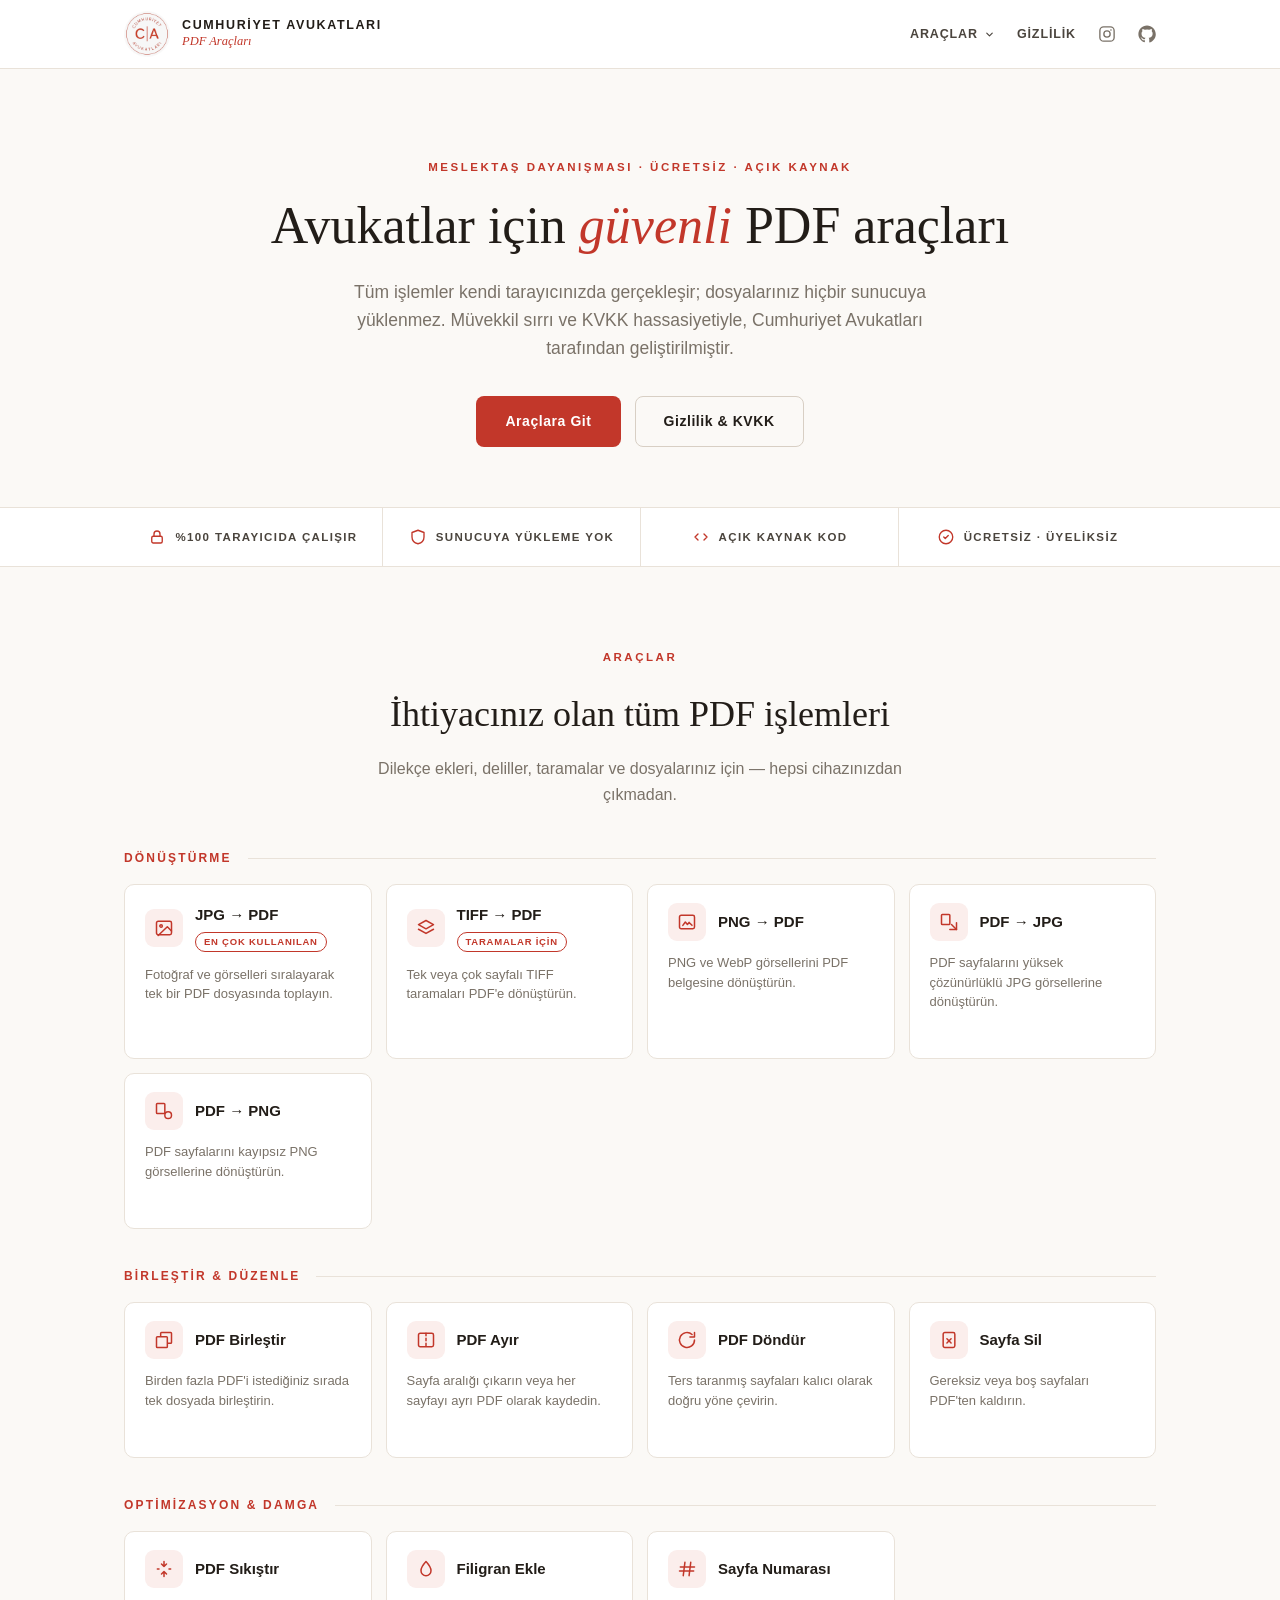
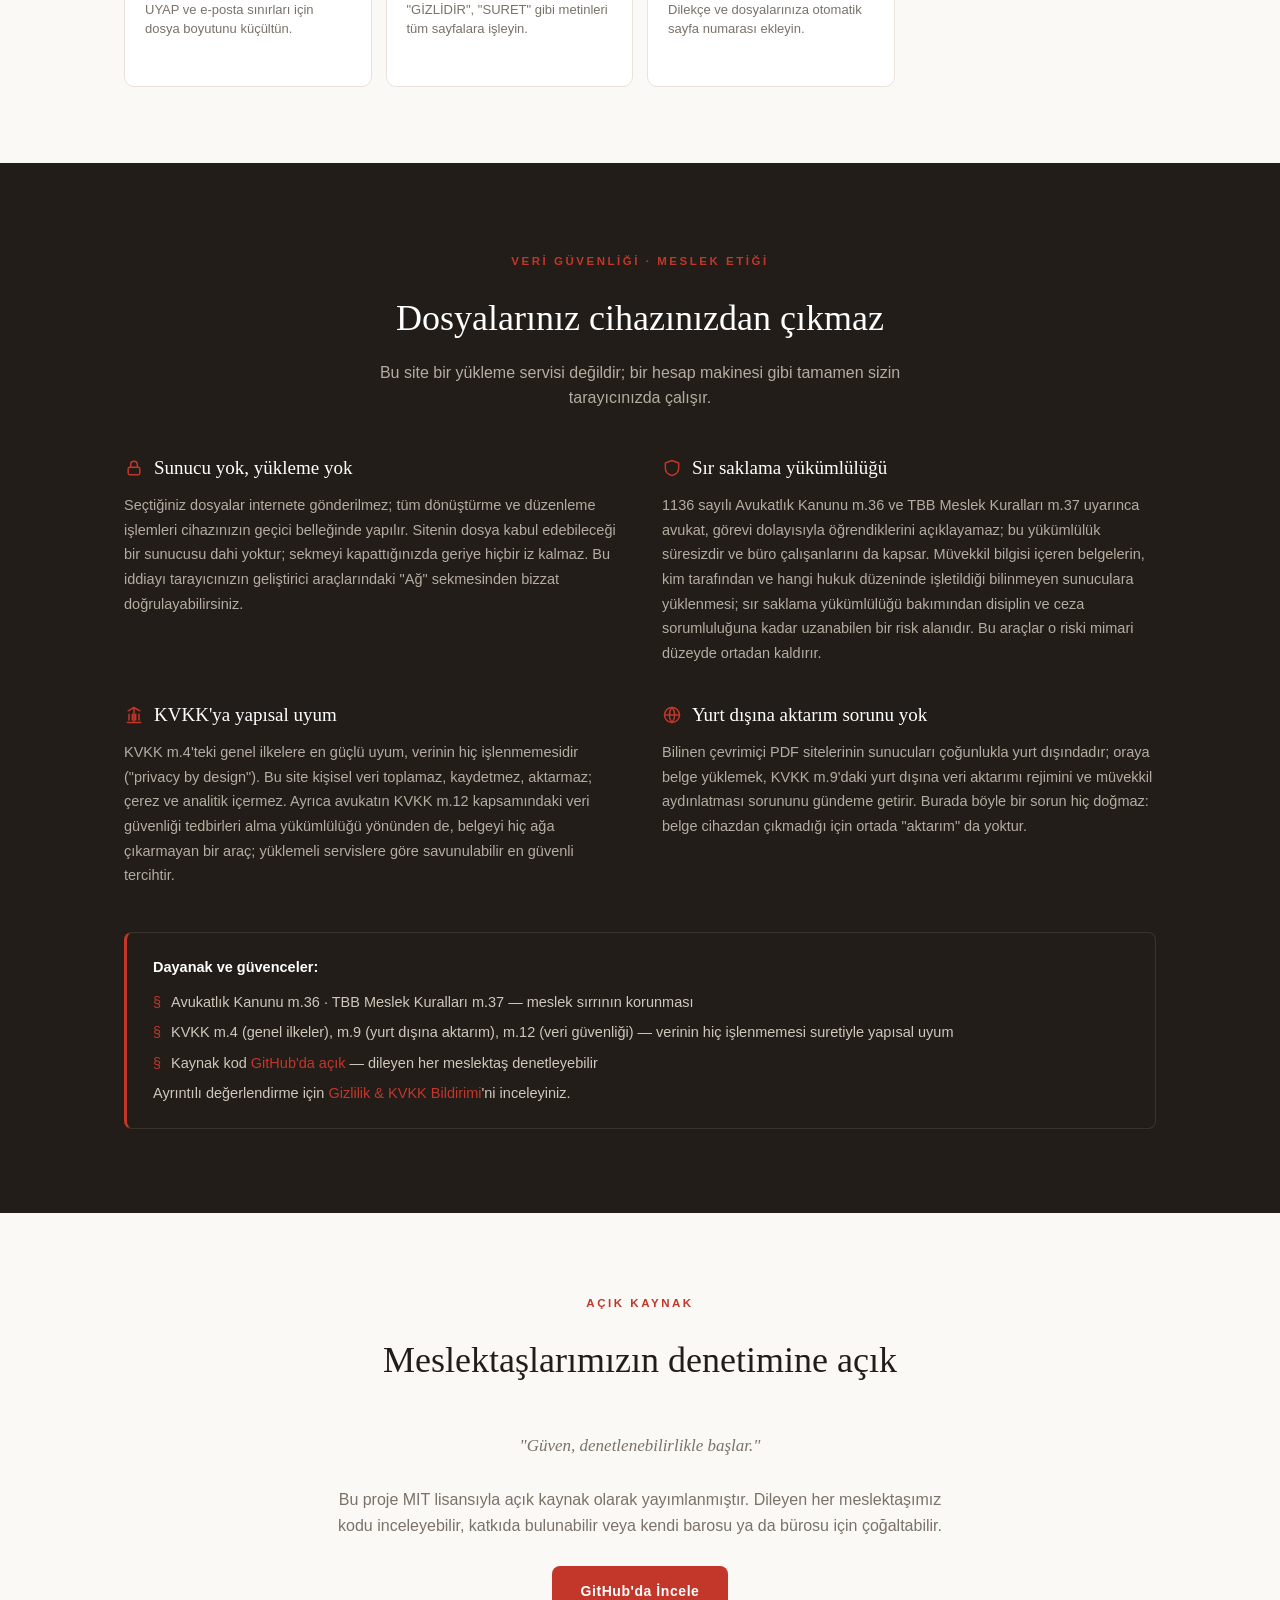
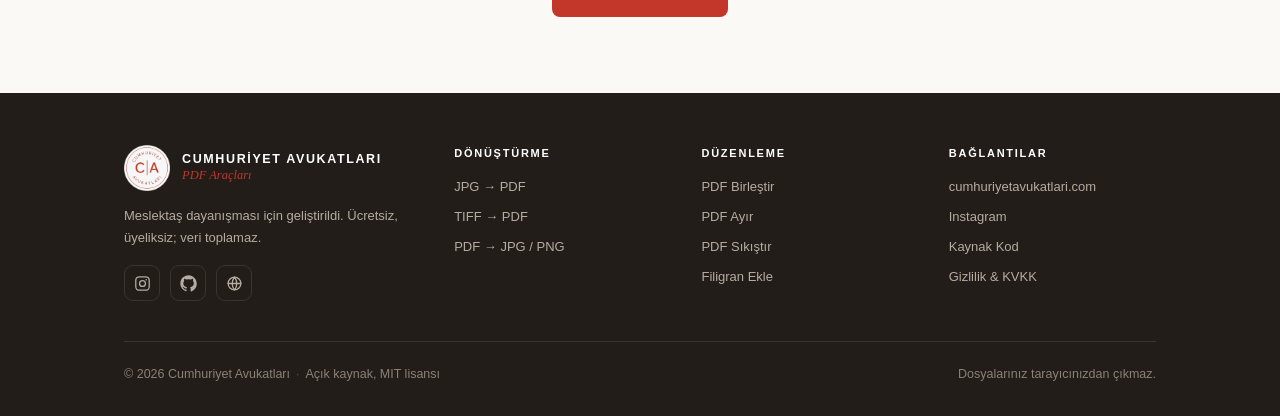
==== commit ededefd4: "Üst menüye hover mega menü, kartlara kalıcı açıklama, Instagram adresi düzeltmesi - "Araçlar" menüsü" ====
--- a/index.html
+++ b/index.html
@@ -20,9 +20,34 @@
       <svg width="20" height="20" viewBox="0 0 24 24" fill="none" stroke="currentColor" stroke-width="2" stroke-linecap="round"><path d="M4 7h16M4 12h16M4 17h16"/></svg>
     </button>
     <nav class="site-nav" id="site-nav">
-      <a href="#araclar">Araçlar</a>
+      <div class="nav-drop">
+        <a href="#araclar" class="nav-drop-btn">Araçlar <svg width="11" height="11" viewBox="0 0 24 24" fill="none" stroke="currentColor" stroke-width="2.5" stroke-linecap="round" stroke-linejoin="round"><path d="M6 9l6 6 6-6"/></svg></a>
+        <div class="nav-drop-panel">
+          <div class="drop-col">
+            <span class="drop-cat">Dönüştürme</span>
+            <a href="araclar/jpg-to-pdf.html">JPG &rarr; PDF</a>
+            <a href="araclar/tiff-to-pdf.html">TIFF &rarr; PDF</a>
+            <a href="araclar/jpg-to-pdf.html">PNG &rarr; PDF</a>
+            <a href="araclar/pdf-to-jpg.html">PDF &rarr; JPG</a>
+            <a href="araclar/pdf-to-jpg.html#png">PDF &rarr; PNG</a>
+          </div>
+          <div class="drop-col">
+            <span class="drop-cat">Birleştir &amp; Düzenle</span>
+            <a href="araclar/pdf-birlestir.html">PDF Birleştir</a>
+            <a href="araclar/pdf-ayir.html">PDF Ayır</a>
+            <a href="araclar/pdf-dondur.html">PDF Döndür</a>
+            <a href="araclar/sayfa-sil.html">Sayfa Sil</a>
+          </div>
+          <div class="drop-col">
+            <span class="drop-cat">Optimizasyon &amp; Damga</span>
+            <a href="araclar/pdf-sikistir.html">PDF Sıkıştır</a>
+            <a href="araclar/filigran.html">Filigran Ekle</a>
+            <a href="araclar/sayfa-numarasi.html">Sayfa Numarası</a>
+          </div>
+        </div>
+      </div>
       <a href="gizlilik.html">Gizlilik</a>
-      <a class="nav-icon" href="https://www.instagram.com/cumhuriyetavukatlari" target="_blank" rel="noopener" title="Instagram" aria-label="Instagram"><svg width="18" height="18" viewBox="0 0 24 24" fill="none" stroke="currentColor" stroke-width="1.8" stroke-linecap="round" stroke-linejoin="round"><rect x="2.5" y="2.5" width="19" height="19" rx="5"/><circle cx="12" cy="12" r="4.2"/><circle cx="17.3" cy="6.7" r="1.1" fill="currentColor" stroke="none"/></svg></a>
+      <a class="nav-icon" href="https://www.instagram.com/cumhuriyet_avukatlari" target="_blank" rel="noopener" title="Instagram" aria-label="Instagram"><svg width="18" height="18" viewBox="0 0 24 24" fill="none" stroke="currentColor" stroke-width="1.8" stroke-linecap="round" stroke-linejoin="round"><rect x="2.5" y="2.5" width="19" height="19" rx="5"/><circle cx="12" cy="12" r="4.2"/><circle cx="17.3" cy="6.7" r="1.1" fill="currentColor" stroke="none"/></svg></a>
       <a class="nav-icon" href="https://github.com/ersancetin/cumhuriyet-avukatlari" target="_blank" rel="noopener" title="GitHub" aria-label="GitHub"><svg width="18" height="18" viewBox="0 0 24 24" fill="currentColor"><path d="M12 .5C5.6.5.5 5.6.5 12c0 5.1 3.3 9.4 7.9 10.9.6.1.8-.2.8-.6v-2c-3.2.7-3.9-1.4-3.9-1.4-.5-1.3-1.3-1.7-1.3-1.7-1-.7.1-.7.1-.7 1.2.1 1.8 1.2 1.8 1.2 1 1.8 2.8 1.3 3.4 1 .1-.8.4-1.3.7-1.6-2.6-.3-5.3-1.3-5.3-5.7 0-1.3.4-2.3 1.2-3.1-.1-.3-.5-1.5.1-3.1 0 0 1-.3 3.2 1.2a11 11 0 0 1 5.8 0c2.2-1.5 3.2-1.2 3.2-1.2.6 1.6.2 2.8.1 3.1.8.8 1.2 1.8 1.2 3.1 0 4.4-2.7 5.4-5.3 5.7.4.4.8 1.1.8 2.2v3.3c0 .4.2.7.8.6 4.6-1.5 7.9-5.8 7.9-10.9C23.5 5.6 18.4.5 12 .5z"/></svg></a>
     </nav>
   </div>
@@ -259,7 +284,7 @@
         </a>
         <p>Meslektaş dayanışması için geliştirildi. Ücretsiz, üyeliksiz; veri toplamaz.</p>
         <div class="social-links">
-          <a href="https://www.instagram.com/cumhuriyetavukatlari" target="_blank" rel="noopener" aria-label="Instagram"><svg width="17" height="17" viewBox="0 0 24 24" fill="none" stroke="currentColor" stroke-width="1.8" stroke-linecap="round" stroke-linejoin="round"><rect x="2.5" y="2.5" width="19" height="19" rx="5"/><circle cx="12" cy="12" r="4.2"/><circle cx="17.3" cy="6.7" r="1.1" fill="currentColor" stroke="none"/></svg></a>
+          <a href="https://www.instagram.com/cumhuriyet_avukatlari" target="_blank" rel="noopener" aria-label="Instagram"><svg width="17" height="17" viewBox="0 0 24 24" fill="none" stroke="currentColor" stroke-width="1.8" stroke-linecap="round" stroke-linejoin="round"><rect x="2.5" y="2.5" width="19" height="19" rx="5"/><circle cx="12" cy="12" r="4.2"/><circle cx="17.3" cy="6.7" r="1.1" fill="currentColor" stroke="none"/></svg></a>
           <a href="https://github.com/ersancetin/cumhuriyet-avukatlari" target="_blank" rel="noopener" aria-label="GitHub"><svg width="17" height="17" viewBox="0 0 24 24" fill="currentColor"><path d="M12 .5C5.6.5.5 5.6.5 12c0 5.1 3.3 9.4 7.9 10.9.6.1.8-.2.8-.6v-2c-3.2.7-3.9-1.4-3.9-1.4-.5-1.3-1.3-1.7-1.3-1.7-1-.7.1-.7.1-.7 1.2.1 1.8 1.2 1.8 1.2 1 1.8 2.8 1.3 3.4 1 .1-.8.4-1.3.7-1.6-2.6-.3-5.3-1.3-5.3-5.7 0-1.3.4-2.3 1.2-3.1-.1-.3-.5-1.5.1-3.1 0 0 1-.3 3.2 1.2a11 11 0 0 1 5.8 0c2.2-1.5 3.2-1.2 3.2-1.2.6 1.6.2 2.8.1 3.1.8.8 1.2 1.8 1.2 3.1 0 4.4-2.7 5.4-5.3 5.7.4.4.8 1.1.8 2.2v3.3c0 .4.2.7.8.6 4.6-1.5 7.9-5.8 7.9-10.9C23.5 5.6 18.4.5 12 .5z"/></svg></a>
           <a href="https://cumhuriyetavukatlari.com" target="_blank" rel="noopener" aria-label="Web sitesi"><svg width="17" height="17" viewBox="0 0 24 24" fill="none" stroke="currentColor" stroke-width="1.8" stroke-linecap="round" stroke-linejoin="round"><circle cx="12" cy="12" r="9"/><path d="M3 12h18M12 3a14 14 0 0 1 0 18M12 3a14 14 0 0 0 0 18"/></svg></a>
         </div>
@@ -285,7 +310,7 @@
         <h4>Bağlantılar</h4>
         <ul>
           <li><a href="https://cumhuriyetavukatlari.com" target="_blank" rel="noopener">cumhuriyetavukatlari.com</a></li>
-          <li><a href="https://www.instagram.com/cumhuriyetavukatlari" target="_blank" rel="noopener">Instagram</a></li>
+          <li><a href="https://www.instagram.com/cumhuriyet_avukatlari" target="_blank" rel="noopener">Instagram</a></li>
           <li><a href="https://github.com/ersancetin/cumhuriyet-avukatlari" target="_blank" rel="noopener">Kaynak Kod</a></li>
           <li><a href="gizlilik.html">Gizlilik &amp; KVKK</a></li>
         </ul>
--- a/assets/css/style.css
+++ b/assets/css/style.css
@@ -55,6 +55,7 @@
   justify-content: space-between;
   height: 68px;
   gap: 16px;
+  position: relative;
 }
 
 .brand { display: flex; align-items: center; gap: 12px; color: var(--ink); min-width: 0; }
@@ -89,6 +90,50 @@
 }
 .site-nav .nav-icon:hover { color: var(--red); }
 .site-nav .nav-icon svg { display: block; }
+
+/* "Araçlar" hover mega menüsü */
+.nav-drop { display: flex; align-items: center; padding: 23px 0; }
+.nav-drop-btn { display: inline-flex; align-items: center; gap: 6px; }
+.nav-drop-btn svg { transition: transform .15s ease; }
+.nav-drop:hover .nav-drop-btn svg { transform: rotate(180deg); }
+.nav-drop-panel {
+  display: none;
+  position: absolute;
+  top: 100%;
+  left: 0;
+  right: 0;
+  background: var(--white);
+  border: 1px solid var(--line);
+  border-top: 2px solid var(--red);
+  border-radius: 0 0 12px 12px;
+  box-shadow: 0 16px 40px rgba(34, 29, 24, .12);
+  padding: 24px 26px 26px;
+  grid-template-columns: repeat(3, 1fr);
+  gap: 4px 32px;
+  z-index: 60;
+}
+.nav-drop:hover .nav-drop-panel,
+.nav-drop:focus-within .nav-drop-panel { display: grid; }
+.drop-col { display: flex; flex-direction: column; }
+.drop-cat {
+  font-size: 10.5px;
+  font-weight: 700;
+  letter-spacing: .16em;
+  text-transform: uppercase;
+  color: var(--red);
+  margin-bottom: 10px;
+  padding: 0 10px;
+}
+.site-nav .nav-drop-panel a {
+  text-transform: none;
+  letter-spacing: 0;
+  font-size: 13.5px;
+  font-weight: 600;
+  color: var(--ink-soft);
+  padding: 7px 10px;
+  border-radius: 7px;
+}
+.site-nav .nav-drop-panel a:hover { background: var(--red-soft); color: var(--red); }
 
 .nav-toggle {
   display: none;
@@ -271,18 +316,8 @@
   padding: 1px 8px;
   margin-top: 4px;
 }
-/* açıklama ve eylem, fareyle üzerine gelince belirir (ilovepdf tarzı) */
-.tool-card .card-more {
-  max-height: 0;
-  opacity: 0;
-  overflow: hidden;
-  transition: max-height .25s ease, opacity .2s ease, margin .25s ease;
-}
-.tool-card:hover .card-more, .tool-card:focus-visible .card-more {
-  max-height: 120px;
-  opacity: 1;
-  margin-top: 12px;
-}
+/* açıklama her zaman görünür; "Aracı Aç" fareyle üzerine gelince belirir */
+.tool-card .card-more { display: block; margin-top: 12px; }
 .tool-card .card-more p { font-size: 13px; color: var(--muted); line-height: 1.5; }
 .tool-card .card-more .open {
   display: inline-flex;
@@ -294,10 +329,17 @@
   letter-spacing: .06em;
   text-transform: uppercase;
   color: var(--red);
-}
-/* dokunmatik cihazlarda açıklamalar her zaman görünür */
+  opacity: 0;
+  transform: translateY(3px);
+  transition: opacity .18s ease, transform .18s ease;
+}
+.tool-card:hover .card-more .open, .tool-card:focus-visible .card-more .open {
+  opacity: 1;
+  transform: translateY(0);
+}
+/* dokunmatik cihazlarda bağlantı her zaman görünür */
 @media (hover: none) {
-  .tool-card .card-more { max-height: none; opacity: 1; margin-top: 12px; }
+  .tool-card .card-more .open { opacity: 1; transform: none; }
 }
 
 /* ---------- Security section ---------- */
@@ -636,6 +678,10 @@
   .site-nav a:first-child { border-top: none; }
   .site-nav .nav-icon { gap: 10px; }
   .site-nav .nav-icon::after { content: attr(title); }
+  /* mobilde mega menü devre dışı: "Araçlar" düz bağlantı olarak davranır */
+  .site-nav .nav-drop { display: contents; }
+  .nav-drop-panel { display: none !important; }
+  .nav-drop-btn svg { display: none; }
 
   .hero { padding: 52px 0 44px; }
   .hero p.lead { font-size: 15.5px; }
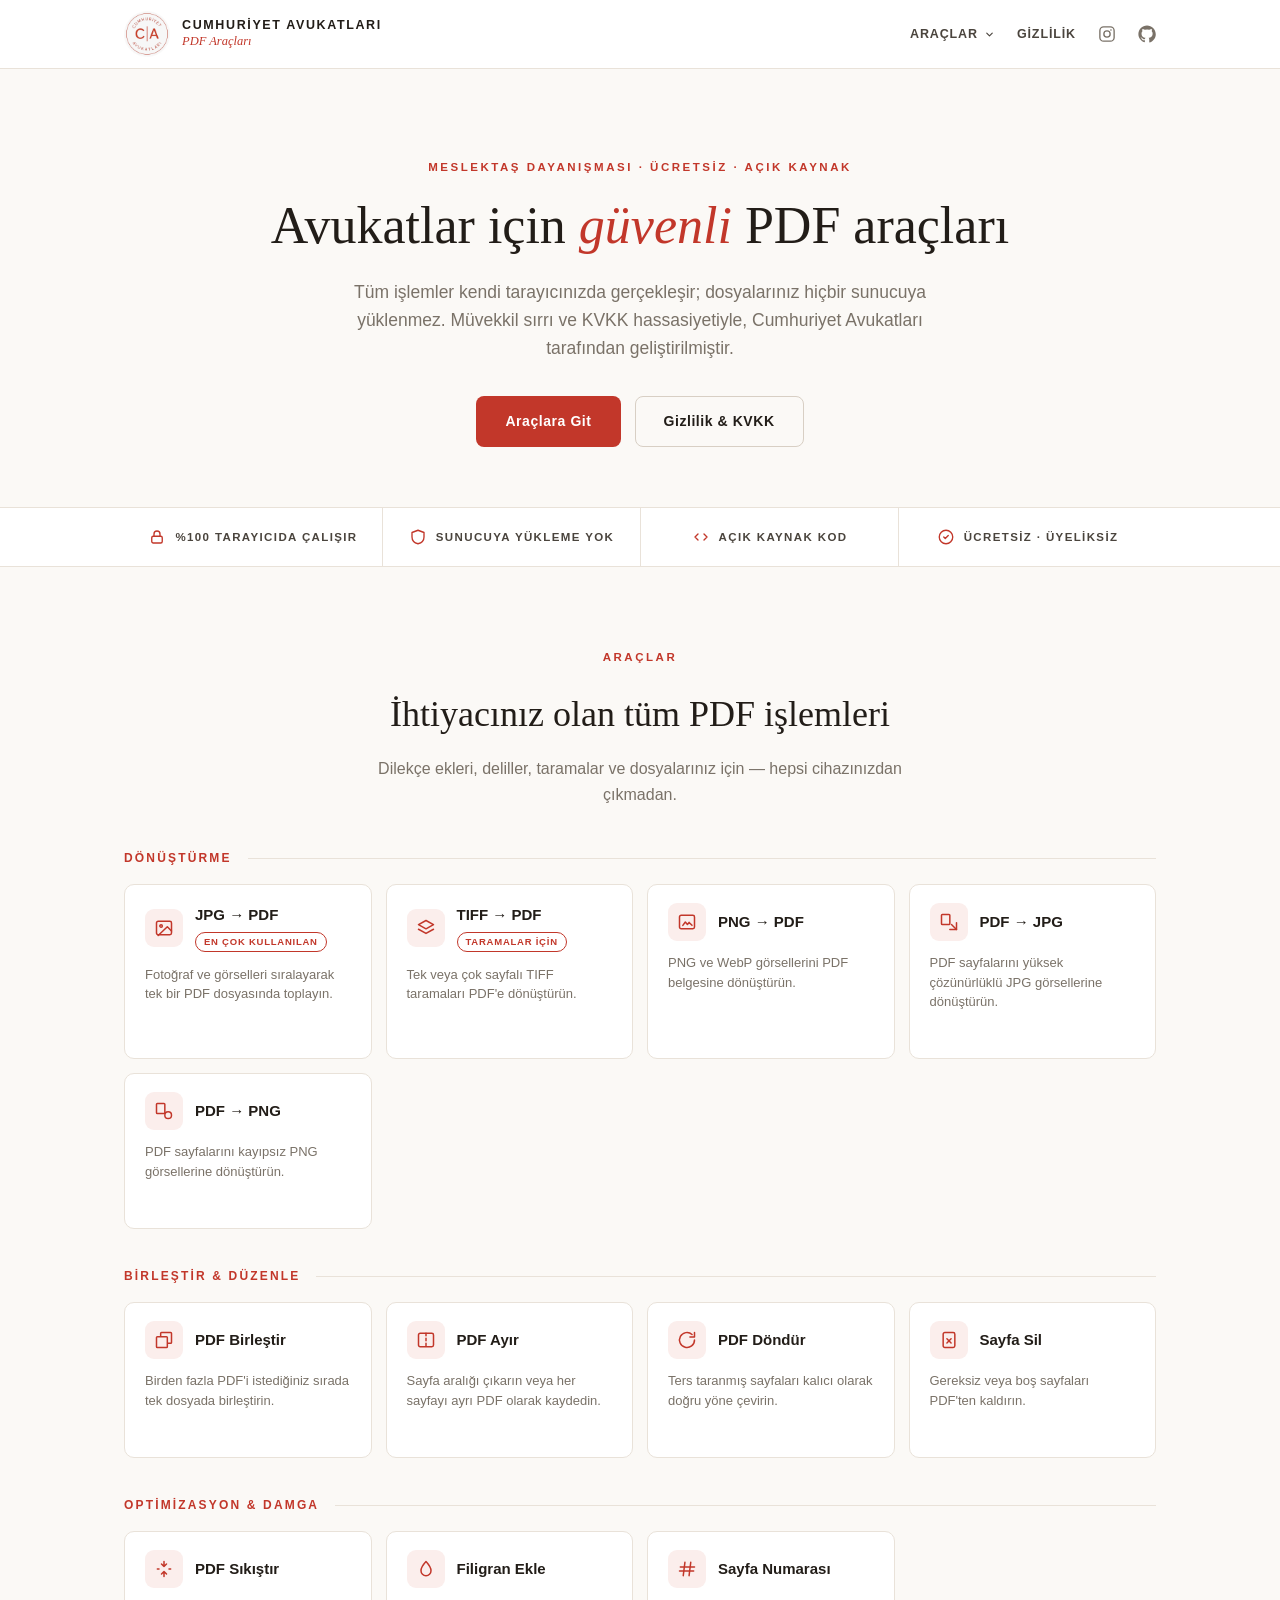
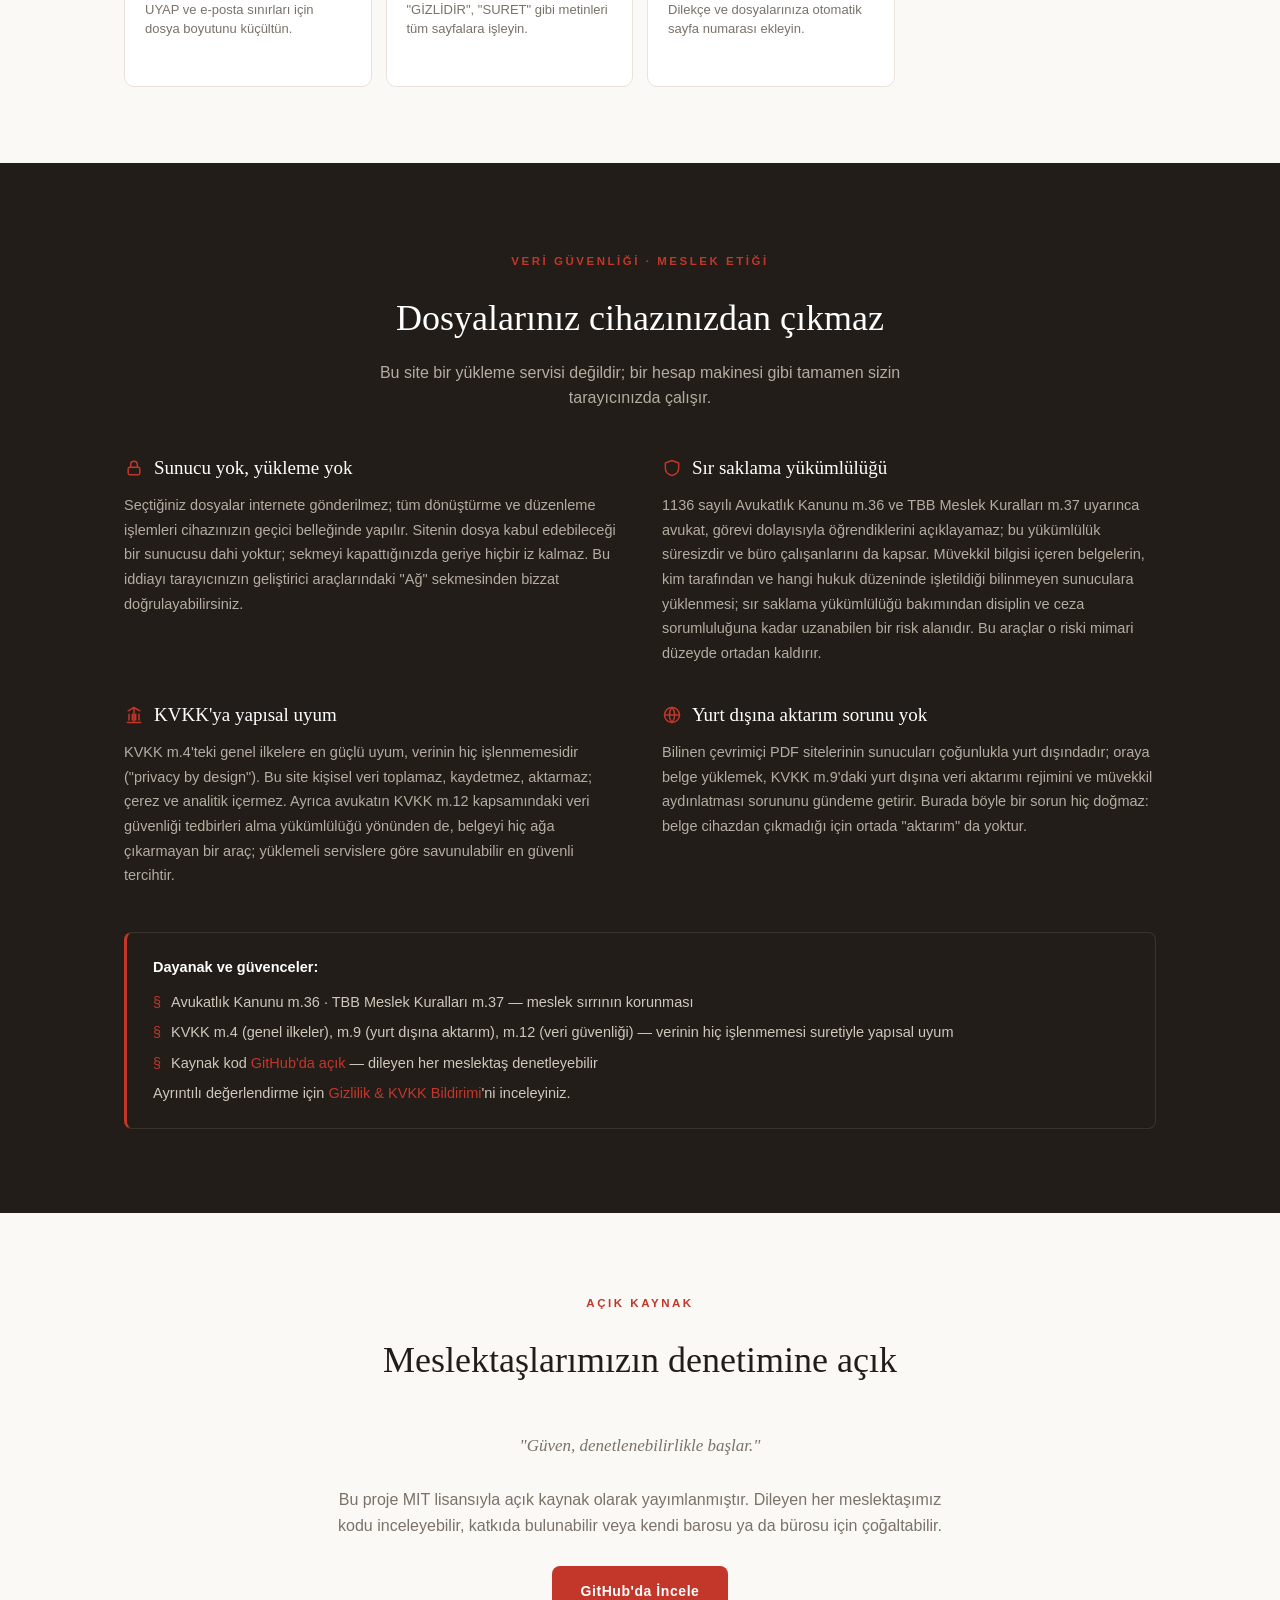
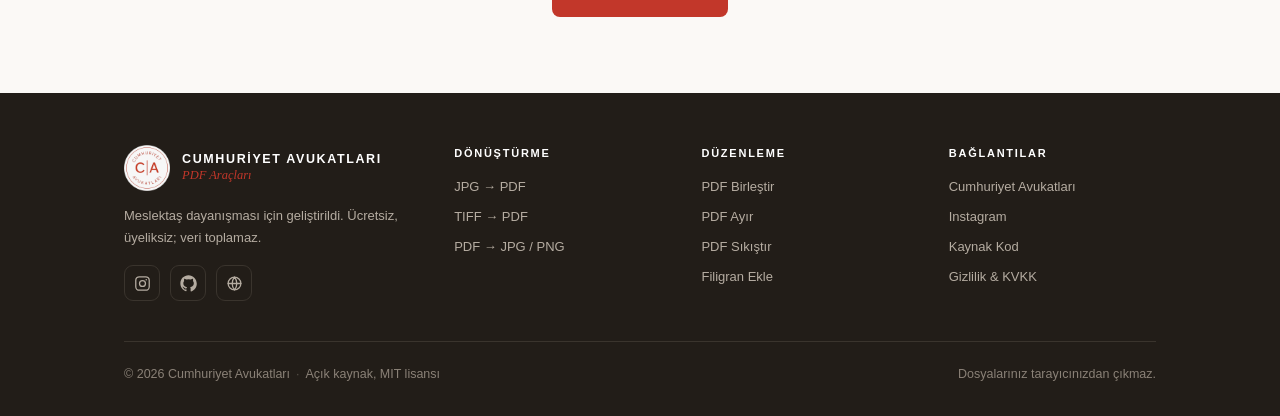
==== commit 97b07f01: "Footer bağlantı metnini "Cumhuriyet Avukatları" yap Co-Authored-By: Claude Fable 5 <noreply@anthropi" ====
--- a/index.html
+++ b/index.html
@@ -309,7 +309,7 @@
       <div class="footer-col">
         <h4>Bağlantılar</h4>
         <ul>
-          <li><a href="https://cumhuriyetavukatlari.com" target="_blank" rel="noopener">cumhuriyetavukatlari.com</a></li>
+          <li><a href="https://cumhuriyetavukatlari.com" target="_blank" rel="noopener">Cumhuriyet Avukatları</a></li>
           <li><a href="https://www.instagram.com/cumhuriyet_avukatlari" target="_blank" rel="noopener">Instagram</a></li>
           <li><a href="https://github.com/ersancetin/cumhuriyet-avukatlari" target="_blank" rel="noopener">Kaynak Kod</a></li>
           <li><a href="gizlilik.html">Gizlilik &amp; KVKK</a></li>
--- a/assets/css/style.css
+++ b/assets/css/style.css
@@ -495,6 +495,84 @@
 .dropzone input[type=file] { display: none; }
 
 .file-list { margin-top: 18px; display: flex; flex-direction: column; gap: 8px; }
+
+/* önizlemeli dosya kartları */
+.fg-hint { font-size: 12.5px; color: var(--muted); margin-bottom: 12px; text-align: center; }
+.fg-cards {
+  display: grid;
+  grid-template-columns: repeat(auto-fill, minmax(150px, 1fr));
+  gap: 12px;
+}
+.file-card {
+  position: relative;
+  background: var(--white);
+  border: 1px solid var(--line);
+  border-radius: 10px;
+  padding: 10px;
+  text-align: center;
+  transition: border-color .15s ease, box-shadow .15s ease;
+}
+.file-card[draggable="true"] { cursor: grab; }
+.file-card.dragging { opacity: .45; }
+.file-card.drag-over { border-color: var(--red); box-shadow: 0 0 0 2px var(--red-soft); }
+.file-card:hover { border-color: var(--line-strong); }
+.fc-thumb {
+  height: 130px;
+  display: flex;
+  align-items: center;
+  justify-content: center;
+  background: var(--paper);
+  border: 1px solid var(--line);
+  border-radius: 7px;
+  overflow: hidden;
+  margin-bottom: 8px;
+  color: var(--line-strong);
+  pointer-events: none;
+}
+.fc-thumb img { max-width: 100%; max-height: 100%; display: block; box-shadow: 0 1px 4px rgba(34,29,24,.12); }
+.fc-name {
+  font-size: 12.5px;
+  font-weight: 600;
+  overflow: hidden;
+  text-overflow: ellipsis;
+  white-space: nowrap;
+}
+.fc-meta { font-size: 11.5px; color: var(--muted); }
+.fc-num {
+  position: absolute;
+  top: 16px;
+  left: 16px;
+  z-index: 2;
+  width: 22px; height: 22px;
+  border-radius: 50%;
+  background: var(--red);
+  color: var(--white);
+  font-size: 11.5px;
+  font-weight: 700;
+  display: flex;
+  align-items: center;
+  justify-content: center;
+  box-shadow: 0 1px 4px rgba(34,29,24,.25);
+}
+.fc-del {
+  position: absolute;
+  top: 16px;
+  right: 16px;
+  z-index: 2;
+  width: 22px; height: 22px;
+  border-radius: 50%;
+  border: none;
+  background: rgba(34,29,24,.55);
+  color: var(--white);
+  font-size: 14px;
+  line-height: 1;
+  cursor: pointer;
+  display: flex;
+  align-items: center;
+  justify-content: center;
+}
+.fc-del:hover { background: var(--red); }
+.fc-actions { display: flex; justify-content: center; gap: 6px; margin-top: 8px; }
 .file-row {
   display: flex;
   align-items: center;
@@ -705,6 +783,3 @@
   .file-row { flex-wrap: wrap; }
 }
 
-@media (max-width: 420px) {
-  .brand-text small { display: none; }
-}
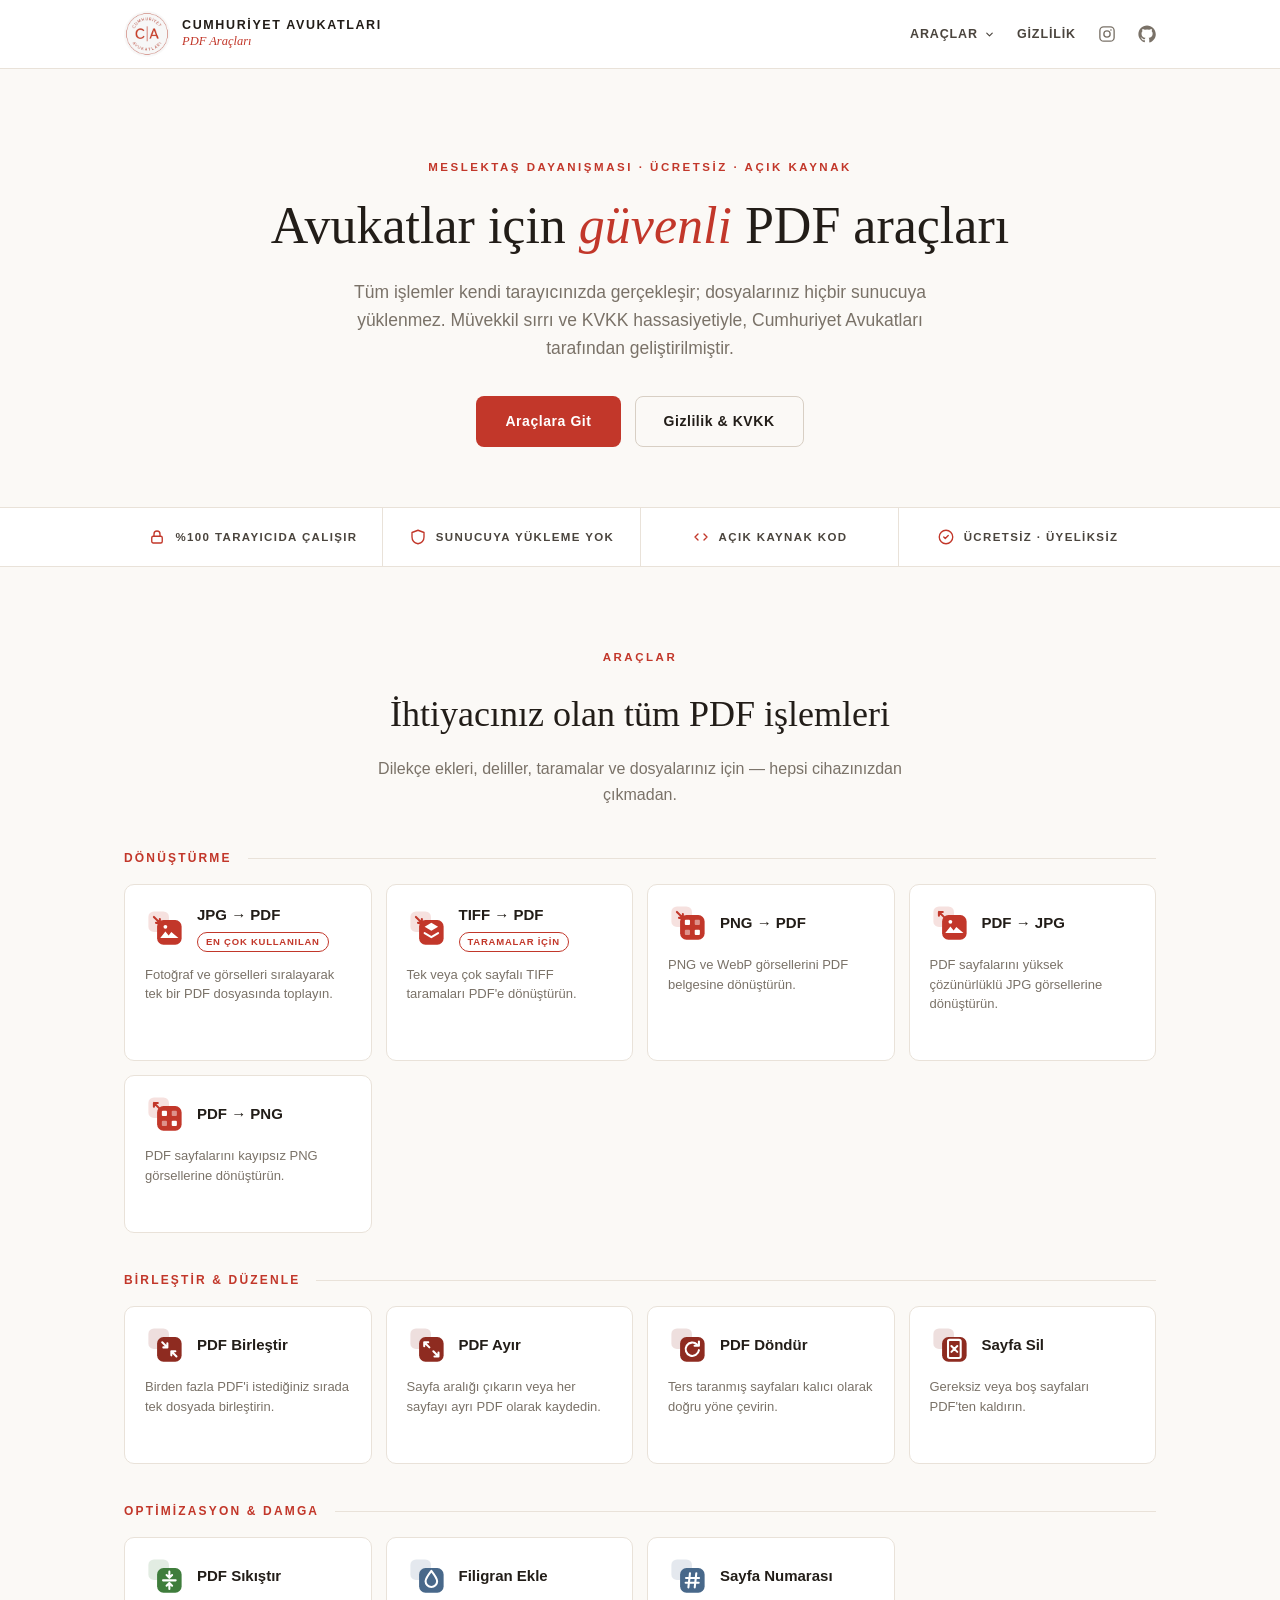
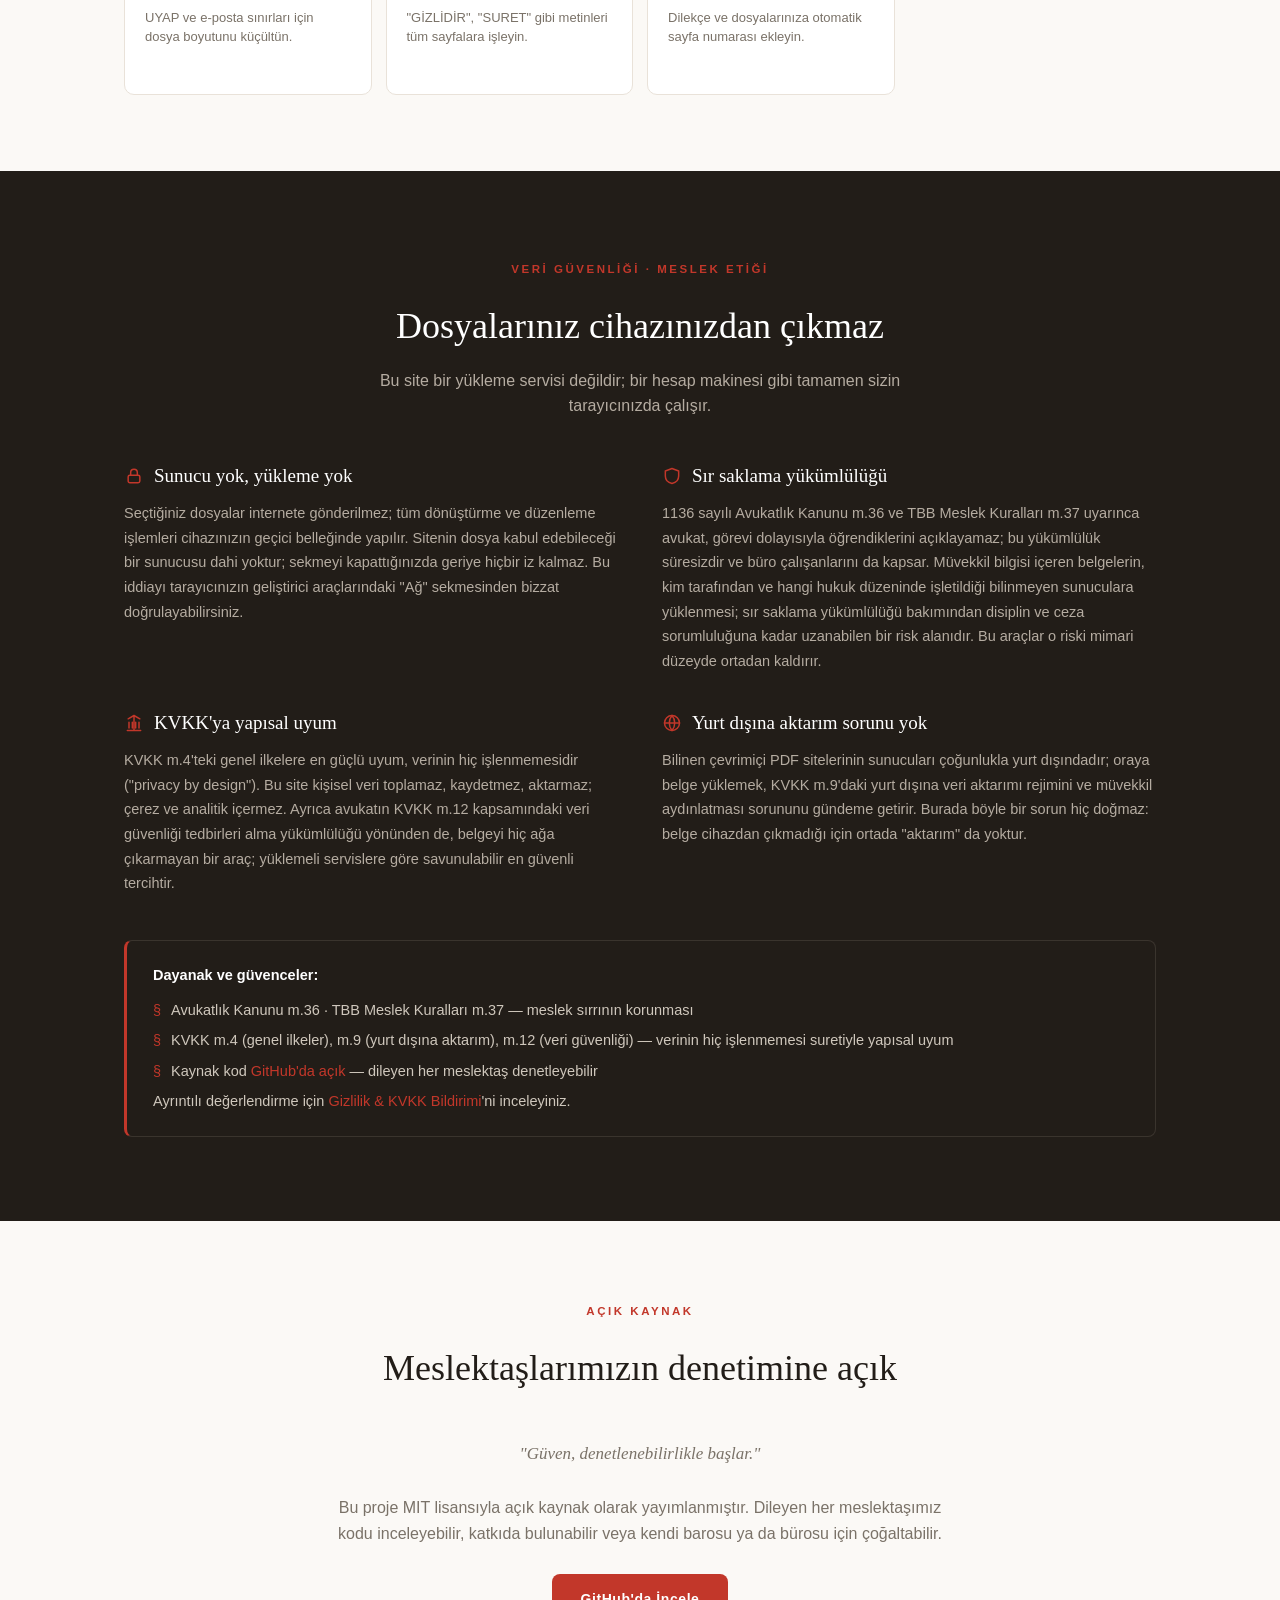
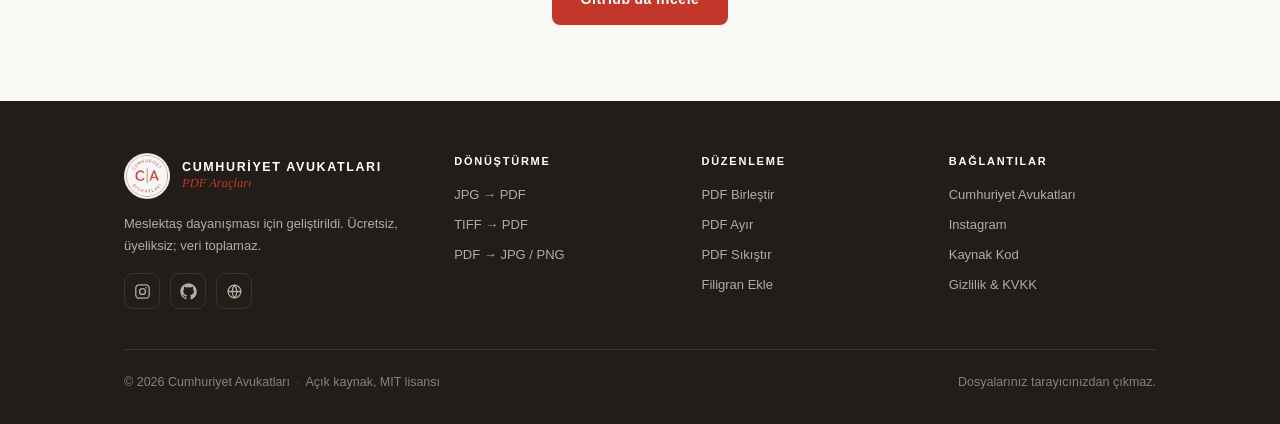
==== commit 68254d18: "Araç ikonlarını ilovepdf tarzı renkli kutucuk (tile) setiyle değiştir Çizgisel ikonların yerine, üst" ====
--- a/index.html
+++ b/index.html
@@ -100,7 +100,7 @@
 
       <a class="tool-card" href="araclar/jpg-to-pdf.html">
         <span class="card-top">
-          <span class="icon"><svg width="20" height="20" viewBox="0 0 24 24" fill="none" stroke="currentColor" stroke-width="1.8" stroke-linecap="round" stroke-linejoin="round"><rect x="3" y="4" width="18" height="16" rx="2"/><circle cx="8.5" cy="9.5" r="1.5"/><path d="M21 15.5l-5-5L5 21"/></svg></span>
+          <span class="icon"><svg width="38" height="38" viewBox="0 0 48 48" fill="none" aria-hidden="true"><rect x="3" y="3" width="26" height="26" rx="7" fill="#C2372A" opacity=".15"/><path d="M10 10 L17.5 17.5 M17.5 17.5 V12.6 M17.5 17.5 H12.6" stroke="#C2372A" stroke-width="2.6" stroke-linecap="round" stroke-linejoin="round"/><rect x="14" y="14" width="31" height="31" rx="8" fill="#C2372A"/><circle cx="24.5" cy="22.5" r="2.4" fill="#FFFFFF"/><path d="M18 36.5 L24.5 28.5 L28.6 33.4 L32 29.2 L41 36.5 Z" fill="#FFFFFF"/></svg></span>
           <span><h3>JPG &rarr; PDF</h3><span class="badge">En çok kullanılan</span></span>
         </span>
         <span class="card-more"><p>Fotoğraf ve görselleri sıralayarak tek bir PDF dosyasında toplayın.</p><span class="open">Aracı Aç &rarr;</span></span>
@@ -108,7 +108,7 @@
 
       <a class="tool-card" href="araclar/tiff-to-pdf.html">
         <span class="card-top">
-          <span class="icon"><svg width="20" height="20" viewBox="0 0 24 24" fill="none" stroke="currentColor" stroke-width="1.8" stroke-linecap="round" stroke-linejoin="round"><path d="M12 3l9 5-9 5-9-5 9-5z"/><path d="M3 13.5l9 5 9-5"/></svg></span>
+          <span class="icon"><svg width="38" height="38" viewBox="0 0 48 48" fill="none" aria-hidden="true"><rect x="3" y="3" width="26" height="26" rx="7" fill="#C2372A" opacity=".15"/><path d="M10 10 L17.5 17.5 M17.5 17.5 V12.6 M17.5 17.5 H12.6" stroke="#C2372A" stroke-width="2.6" stroke-linecap="round" stroke-linejoin="round"/><rect x="14" y="14" width="31" height="31" rx="8" fill="#C2372A"/><path d="M29.5 17.5 L38 22.5 L29.5 27.5 L21 22.5 Z" fill="#FFFFFF"/><path d="M21 30.5 L29.5 35.5 L38 30.5" stroke="#FFFFFF" stroke-width="2.6" stroke-linecap="round" stroke-linejoin="round" fill="none"/></svg></span>
           <span><h3>TIFF &rarr; PDF</h3><span class="badge">Taramalar için</span></span>
         </span>
         <span class="card-more"><p>Tek veya çok sayfalı TIFF taramaları PDF'e dönüştürün.</p><span class="open">Aracı Aç &rarr;</span></span>
@@ -116,7 +116,7 @@
 
       <a class="tool-card" href="araclar/jpg-to-pdf.html">
         <span class="card-top">
-          <span class="icon"><svg width="20" height="20" viewBox="0 0 24 24" fill="none" stroke="currentColor" stroke-width="1.8" stroke-linecap="round" stroke-linejoin="round"><rect x="3" y="4" width="18" height="16" rx="2"/><path d="M7 16l3-4 2.5 3 2-2.5L18 16"/></svg></span>
+          <span class="icon"><svg width="38" height="38" viewBox="0 0 48 48" fill="none" aria-hidden="true"><rect x="3" y="3" width="26" height="26" rx="7" fill="#C2372A" opacity=".15"/><path d="M10 10 L17.5 17.5 M17.5 17.5 V12.6 M17.5 17.5 H12.6" stroke="#C2372A" stroke-width="2.6" stroke-linecap="round" stroke-linejoin="round"/><rect x="14" y="14" width="31" height="31" rx="8" fill="#C2372A"/><rect x="20" y="20" width="6.5" height="6.5" rx="1.2" fill="#FFFFFF"/><rect x="32.5" y="32.5" width="6.5" height="6.5" rx="1.2" fill="#FFFFFF"/><rect x="32.5" y="20" width="6.5" height="6.5" rx="1.2" fill="#FFFFFF" opacity=".45"/><rect x="20" y="32.5" width="6.5" height="6.5" rx="1.2" fill="#FFFFFF" opacity=".45"/></svg></span>
           <span><h3>PNG &rarr; PDF</h3></span>
         </span>
         <span class="card-more"><p>PNG ve WebP görsellerini PDF belgesine dönüştürün.</p><span class="open">Aracı Aç &rarr;</span></span>
@@ -124,7 +124,7 @@
 
       <a class="tool-card" href="araclar/pdf-to-jpg.html">
         <span class="card-top">
-          <span class="icon"><svg width="20" height="20" viewBox="0 0 24 24" fill="none" stroke="currentColor" stroke-width="1.8" stroke-linecap="round" stroke-linejoin="round"><rect x="3" y="3" width="10" height="12" rx="1"/><path d="M13 21h8v-8"/><path d="M21 21l-6-6"/></svg></span>
+          <span class="icon"><svg width="38" height="38" viewBox="0 0 48 48" fill="none" aria-hidden="true"><rect x="3" y="3" width="26" height="26" rx="7" fill="#C2372A" opacity=".15"/><path d="M17.5 17.5 L10 10 M10 10 V14.9 M10 10 H14.9" stroke="#C2372A" stroke-width="2.6" stroke-linecap="round" stroke-linejoin="round"/><rect x="14" y="14" width="31" height="31" rx="8" fill="#C2372A"/><circle cx="24.5" cy="22.5" r="2.4" fill="#FFFFFF"/><path d="M18 36.5 L24.5 28.5 L28.6 33.4 L32 29.2 L41 36.5 Z" fill="#FFFFFF"/></svg></span>
           <span><h3>PDF &rarr; JPG</h3></span>
         </span>
         <span class="card-more"><p>PDF sayfalarını yüksek çözünürlüklü JPG görsellerine dönüştürün.</p><span class="open">Aracı Aç &rarr;</span></span>
@@ -132,7 +132,7 @@
 
       <a class="tool-card" href="araclar/pdf-to-jpg.html#png">
         <span class="card-top">
-          <span class="icon"><svg width="20" height="20" viewBox="0 0 24 24" fill="none" stroke="currentColor" stroke-width="1.8" stroke-linecap="round" stroke-linejoin="round"><rect x="3" y="3" width="10" height="12" rx="1"/><circle cx="17" cy="17" r="4"/></svg></span>
+          <span class="icon"><svg width="38" height="38" viewBox="0 0 48 48" fill="none" aria-hidden="true"><rect x="3" y="3" width="26" height="26" rx="7" fill="#C2372A" opacity=".15"/><path d="M17.5 17.5 L10 10 M10 10 V14.9 M10 10 H14.9" stroke="#C2372A" stroke-width="2.6" stroke-linecap="round" stroke-linejoin="round"/><rect x="14" y="14" width="31" height="31" rx="8" fill="#C2372A"/><rect x="20" y="20" width="6.5" height="6.5" rx="1.2" fill="#FFFFFF"/><rect x="32.5" y="32.5" width="6.5" height="6.5" rx="1.2" fill="#FFFFFF"/><rect x="32.5" y="20" width="6.5" height="6.5" rx="1.2" fill="#FFFFFF" opacity=".45"/><rect x="20" y="32.5" width="6.5" height="6.5" rx="1.2" fill="#FFFFFF" opacity=".45"/></svg></span>
           <span><h3>PDF &rarr; PNG</h3></span>
         </span>
         <span class="card-more"><p>PDF sayfalarını kayıpsız PNG görsellerine dönüştürün.</p><span class="open">Aracı Aç &rarr;</span></span>
@@ -145,7 +145,7 @@
 
       <a class="tool-card" href="araclar/pdf-birlestir.html">
         <span class="card-top">
-          <span class="icon"><svg width="20" height="20" viewBox="0 0 24 24" fill="none" stroke="currentColor" stroke-width="1.8" stroke-linecap="round" stroke-linejoin="round"><path d="M8 7V4a1 1 0 0 1 1-1h11a1 1 0 0 1 1 1v11a1 1 0 0 1-1 1h-3"/><rect x="3" y="8" width="13" height="13" rx="1"/></svg></span>
+          <span class="icon"><svg width="38" height="38" viewBox="0 0 48 48" fill="none" aria-hidden="true"><rect x="3" y="3" width="26" height="26" rx="7" fill="#8E2B20" opacity=".15"/><rect x="14" y="14" width="31" height="31" rx="8" fill="#8E2B20"/><path d="M20.5 20.5 L27 27 M27 27 V21.9 M27 27 H21.9" stroke="#FFFFFF" stroke-width="2.6" stroke-linecap="round" stroke-linejoin="round" fill="none"/><path d="M38.5 38.5 L32 32 M32 32 V37.1 M32 32 H37.1" stroke="#FFFFFF" stroke-width="2.6" stroke-linecap="round" stroke-linejoin="round" fill="none"/></svg></span>
           <span><h3>PDF Birleştir</h3></span>
         </span>
         <span class="card-more"><p>Birden fazla PDF'i istediğiniz sırada tek dosyada birleştirin.</p><span class="open">Aracı Aç &rarr;</span></span>
@@ -153,7 +153,7 @@
 
       <a class="tool-card" href="araclar/pdf-ayir.html">
         <span class="card-top">
-          <span class="icon"><svg width="20" height="20" viewBox="0 0 24 24" fill="none" stroke="currentColor" stroke-width="1.8" stroke-linecap="round" stroke-linejoin="round"><rect x="3" y="4" width="18" height="16" rx="2"/><path d="M12 4v16" stroke-dasharray="3 3"/></svg></span>
+          <span class="icon"><svg width="38" height="38" viewBox="0 0 48 48" fill="none" aria-hidden="true"><rect x="3" y="3" width="26" height="26" rx="7" fill="#8E2B20" opacity=".15"/><rect x="14" y="14" width="31" height="31" rx="8" fill="#8E2B20"/><path d="M27 27 L20.5 20.5 M20.5 20.5 V25.6 M20.5 20.5 H25.6" stroke="#FFFFFF" stroke-width="2.6" stroke-linecap="round" stroke-linejoin="round" fill="none"/><path d="M32 32 L38.5 38.5 M38.5 38.5 V33.4 M38.5 38.5 H33.4" stroke="#FFFFFF" stroke-width="2.6" stroke-linecap="round" stroke-linejoin="round" fill="none"/></svg></span>
           <span><h3>PDF Ayır</h3></span>
         </span>
         <span class="card-more"><p>Sayfa aralığı çıkarın veya her sayfayı ayrı PDF olarak kaydedin.</p><span class="open">Aracı Aç &rarr;</span></span>
@@ -161,7 +161,7 @@
 
       <a class="tool-card" href="araclar/pdf-dondur.html">
         <span class="card-top">
-          <span class="icon"><svg width="20" height="20" viewBox="0 0 24 24" fill="none" stroke="currentColor" stroke-width="1.8" stroke-linecap="round" stroke-linejoin="round"><path d="M21 12a9 9 0 1 1-2.9-6.6"/><path d="M21 3v5.5h-5.5"/></svg></span>
+          <span class="icon"><svg width="38" height="38" viewBox="0 0 48 48" fill="none" aria-hidden="true"><rect x="3" y="3" width="26" height="26" rx="7" fill="#8E2B20" opacity=".15"/><rect x="14" y="14" width="31" height="31" rx="8" fill="#8E2B20"/><path d="M37.8 30.5 A8.4 8.4 0 1 1 35.4 23.4" stroke="#FFFFFF" stroke-width="2.6" stroke-linecap="round" stroke-linejoin="round" fill="none"/><path d="M37.8 19.5 V25 H32.3" stroke="#FFFFFF" stroke-width="2.6" stroke-linecap="round" stroke-linejoin="round" fill="none"/></svg></span>
           <span><h3>PDF Döndür</h3></span>
         </span>
         <span class="card-more"><p>Ters taranmış sayfaları kalıcı olarak doğru yöne çevirin.</p><span class="open">Aracı Aç &rarr;</span></span>
@@ -169,7 +169,7 @@
 
       <a class="tool-card" href="araclar/sayfa-sil.html">
         <span class="card-top">
-          <span class="icon"><svg width="20" height="20" viewBox="0 0 24 24" fill="none" stroke="currentColor" stroke-width="1.8" stroke-linecap="round" stroke-linejoin="round"><rect x="5" y="3" width="14" height="18" rx="2"/><path d="M9.5 10.5l5 5M14.5 10.5l-5 5"/></svg></span>
+          <span class="icon"><svg width="38" height="38" viewBox="0 0 48 48" fill="none" aria-hidden="true"><rect x="3" y="3" width="26" height="26" rx="7" fill="#8E2B20" opacity=".15"/><rect x="14" y="14" width="31" height="31" rx="8" fill="#8E2B20"/><rect x="21.5" y="17.5" width="16" height="23" rx="2.2" stroke="#FFFFFF" stroke-width="2.6" stroke-linecap="round" stroke-linejoin="round" fill="none"/><path d="M25.8 25.3 L33.2 32.7 M33.2 25.3 L25.8 32.7" stroke="#FFFFFF" stroke-width="2.6" stroke-linecap="round" stroke-linejoin="round" fill="none"/></svg></span>
           <span><h3>Sayfa Sil</h3></span>
         </span>
         <span class="card-more"><p>Gereksiz veya boş sayfaları PDF'ten kaldırın.</p><span class="open">Aracı Aç &rarr;</span></span>
@@ -182,7 +182,7 @@
 
       <a class="tool-card" href="araclar/pdf-sikistir.html">
         <span class="card-top">
-          <span class="icon"><svg width="20" height="20" viewBox="0 0 24 24" fill="none" stroke="currentColor" stroke-width="1.8" stroke-linecap="round" stroke-linejoin="round"><path d="M12 3v6m0 0L9 6m3 3l3-3M12 21v-6m0 0l-3 3m3-3l3 3"/><path d="M4 12h2M18 12h2"/></svg></span>
+          <span class="icon"><svg width="38" height="38" viewBox="0 0 48 48" fill="none" aria-hidden="true"><rect x="3" y="3" width="26" height="26" rx="7" fill="#3F7D3C" opacity=".15"/><rect x="14" y="14" width="31" height="31" rx="8" fill="#3F7D3C"/><path d="M29.5 18.5 V25.8 M26 22.8 L29.5 26.3 L33 22.8" stroke="#FFFFFF" stroke-width="2.6" stroke-linecap="round" stroke-linejoin="round" fill="none"/><path d="M29.5 40.5 V33.2 M26 36.2 L29.5 32.7 L33 36.2" stroke="#FFFFFF" stroke-width="2.6" stroke-linecap="round" stroke-linejoin="round" fill="none"/><path d="M21.5 29.5 H37.5" stroke="#FFFFFF" stroke-width="2.6" stroke-linecap="round" stroke-linejoin="round" fill="none"/></svg></span>
           <span><h3>PDF Sıkıştır</h3></span>
         </span>
         <span class="card-more"><p>UYAP ve e-posta sınırları için dosya boyutunu küçültün.</p><span class="open">Aracı Aç &rarr;</span></span>
@@ -190,7 +190,7 @@
 
       <a class="tool-card" href="araclar/filigran.html">
         <span class="card-top">
-          <span class="icon"><svg width="20" height="20" viewBox="0 0 24 24" fill="none" stroke="currentColor" stroke-width="1.8" stroke-linecap="round" stroke-linejoin="round"><path d="M12 3s6 6.5 6 11a6 6 0 0 1-12 0c0-4.5 6-11 6-11z"/></svg></span>
+          <span class="icon"><svg width="38" height="38" viewBox="0 0 48 48" fill="none" aria-hidden="true"><rect x="3" y="3" width="26" height="26" rx="7" fill="#48688A" opacity=".15"/><rect x="14" y="14" width="31" height="31" rx="8" fill="#48688A"/><path d="M29.5 17.5 C33.8 23 36.8 26.9 36.8 30.6 A7.3 7.3 0 0 1 22.2 30.6 C22.2 26.9 25.2 23 29.5 17.5 Z" stroke="#FFFFFF" stroke-width="2.6" stroke-linecap="round" stroke-linejoin="round" fill="none"/></svg></span>
           <span><h3>Filigran Ekle</h3></span>
         </span>
         <span class="card-more"><p>"GİZLİDİR", "SURET" gibi metinleri tüm sayfalara işleyin.</p><span class="open">Aracı Aç &rarr;</span></span>
@@ -198,7 +198,7 @@
 
       <a class="tool-card" href="araclar/sayfa-numarasi.html">
         <span class="card-top">
-          <span class="icon"><svg width="20" height="20" viewBox="0 0 24 24" fill="none" stroke="currentColor" stroke-width="1.8" stroke-linecap="round" stroke-linejoin="round"><path d="M9.5 4l-2 16M16.5 4l-2 16M4 9.5h17M3 14.5h17"/></svg></span>
+          <span class="icon"><svg width="38" height="38" viewBox="0 0 48 48" fill="none" aria-hidden="true"><rect x="3" y="3" width="26" height="26" rx="7" fill="#48688A" opacity=".15"/><rect x="14" y="14" width="31" height="31" rx="8" fill="#48688A"/><path d="M26.5 20.5 L24.5 38.5 M34.5 20.5 L32.5 38.5 M21.5 26.5 H38 M21 32.5 H37.5" stroke="#FFFFFF" stroke-width="2.6" stroke-linecap="round" stroke-linejoin="round" fill="none"/></svg></span>
           <span><h3>Sayfa Numarası</h3></span>
         </span>
         <span class="card-more"><p>Dilekçe ve dosyalarınıza otomatik sayfa numarası ekleyin.</p><span class="open">Aracı Aç &rarr;</span></span>
--- a/assets/css/style.css
+++ b/assets/css/style.css
@@ -294,15 +294,12 @@
   gap: 12px;
 }
 .tool-card .icon {
-  width: 38px; height: 38px;
-  border-radius: 9px;
-  background: var(--red-soft);
-  color: var(--red);
+  width: 40px; height: 40px;
   display: flex; align-items: center; justify-content: center;
   flex-shrink: 0;
-  transition: all .15s ease;
-}
-.tool-card:hover .icon { background: var(--red); color: var(--white); }
+}
+.tool-card .icon svg { transition: transform .18s ease; }
+.tool-card:hover .icon svg { transform: scale(1.08); }
 .tool-card h3 { font-size: 15px; font-weight: 700; }
 .tool-card .badge {
   display: inline-block;
@@ -447,9 +444,6 @@
 .tool-head { text-align: center; margin-bottom: 32px; }
 .tool-head .icon {
   width: 56px; height: 56px;
-  border-radius: 12px;
-  background: var(--red-soft);
-  color: var(--red);
   display: inline-flex; align-items: center; justify-content: center;
   margin-bottom: 18px;
 }
